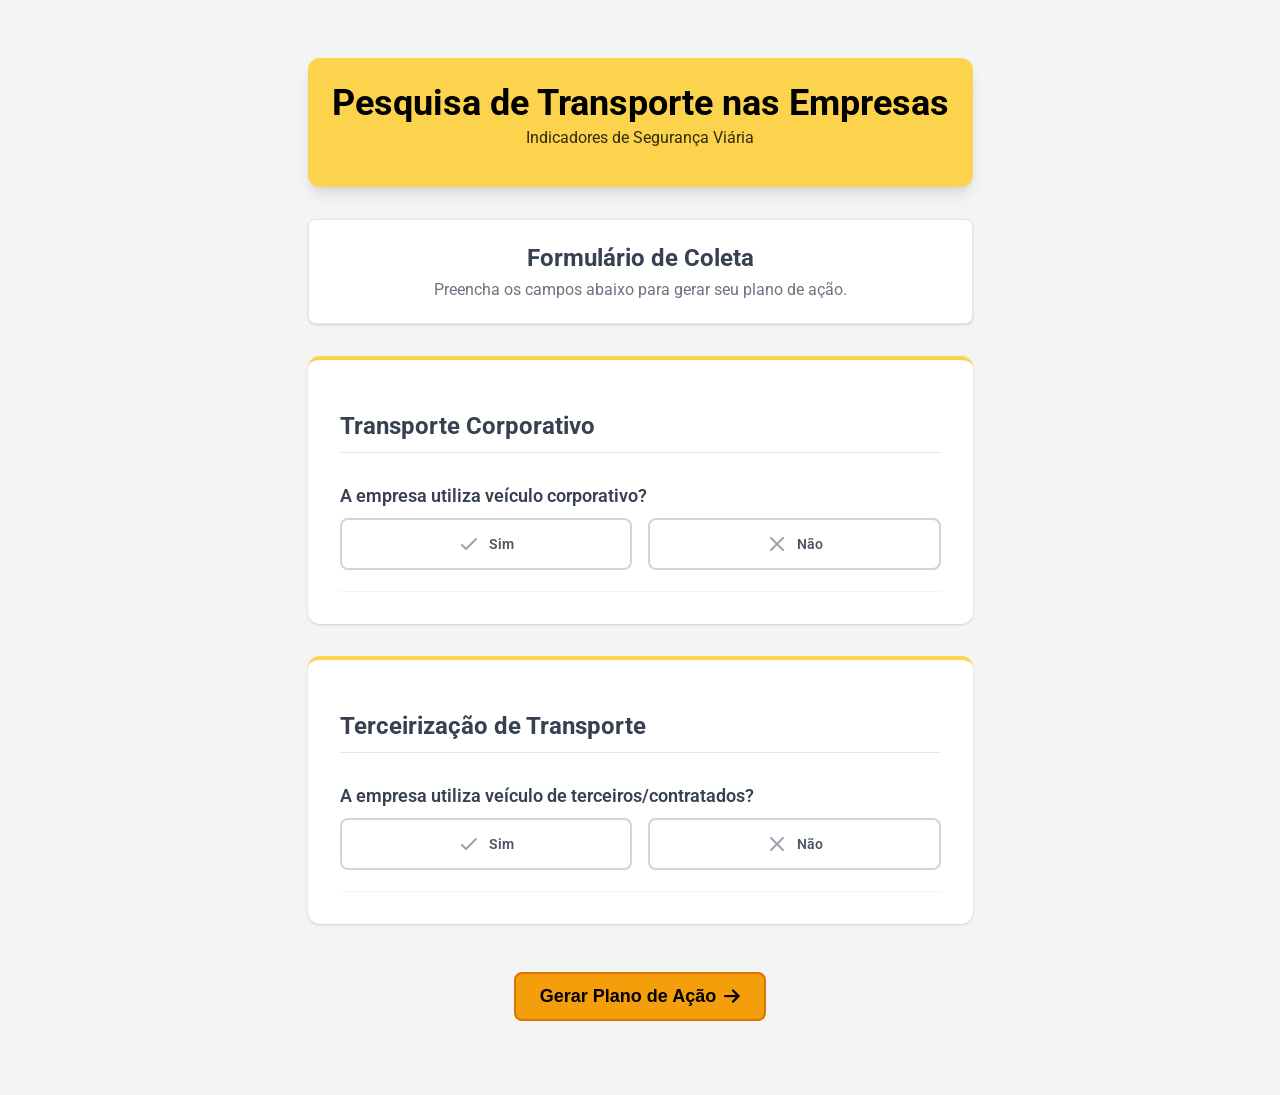
==== especificacoes.html @ b53a74cb "Adiciona o questionário de especificações empresa" ====
<!DOCTYPE html>
<html lang="pt-BR">

<head>
    <meta charset="UTF-8">
    <meta name="viewport" content="width=device-width, initial-scale=1.0">
    <title>Questionário de Transporte Corporativo</title>

    <link rel="stylesheet" href="style.css">

    <link rel="preconnect" href="https://fonts.googleapis.com">
    <link rel="preconnect" href="https://fonts.gstatic.com" crossorigin>
    <link href="https://fonts.googleapis.com/css2?family=Roboto:wght@400;500;700&display=swap" rel="stylesheet">
    <link rel="stylesheet" href="https://cdnjs.cloudflare.com/ajax/libs/font-awesome/6.0.0-beta3/css/all.min.css">
</head>

<body>
    <div class="container">

        <header class="header">
            <h1>Pesquisa de Transporte nas Empresas</h1>
            <p>Indicadores de Segurança Viária</p>
        </header>

        <main class="main-content">
            <form id="pnatrans-form" class="form-container">

                <div class="card-info intro-card">
                    <h2>Formulário de Coleta</h2>
                    <p>Preencha os campos abaixo para gerar seu plano de ação.</p>
                </div>

                <div id="questionnaire-container" class="questionnaire-container">

                    <div class="question-block">
                        <!-- transporte corporativo -->
                        <h2 class="block-title">Transporte Corporativo</h2>

                        <div class="question-group">
                            <h4 class="question-title">A empresa utiliza veículo corporativo?</h4>
                            <div class="radio-options">
                                <label class="custom-option-label">
                                    <input type="radio" name="q1_veiculo_corporativo" value="true" class="sr-only">
                                    <svg xmlns="http://www.w3.org/2000/svg" class="option-icon" fill="none"
                                        viewBox="0 0 24 24" stroke="currentColor" stroke-width="2">
                                        <path stroke-linecap="round" stroke-linejoin="round" d="M5 13l4 4L19 7" />
                                    </svg>
                                    <span class="option-text">Sim</span>
                                </label>
                                <label class="custom-option-label">
                                    <input type="radio" name="q1_veiculo_corporativo" value="false" class="sr-only">
                                    <svg xmlns="http://www.w3.org/2000/svg" class="option-icon" fill="none"
                                        viewBox="0 0 24 24" stroke="currentColor" stroke-width="2">
                                        <path stroke-linecap="round" stroke-linejoin="round" d="M6 18L18 6M6 6l12 12" />
                                    </svg>
                                    <span class="option-text">Não</span>
                                </label>
                            </div>
                        </div>

                        <!-- motorista profissional -->
                        <div id="conditional-block-1" class="conditional-block dashed-border-top">

                            <div class="question-group">
                                <h4 class="question-title">O veículo corporativo é dirigido por motorista profissional?
                                </h4>
                                <div class="radio-options">
                                    <label class="custom-option-label">
                                        <input type="radio" name="q2_motorista_profissional" value="true"
                                            class="sr-only">
                                        <svg xmlns="http://www.w3.org/2000/svg" class="option-icon" fill="none"
                                            viewBox="0 0 24 24" stroke="currentColor" stroke-width="2">
                                            <path stroke-linecap="round" stroke-linejoin="round" d="M5 13l4 4L19 7" />
                                        </svg>
                                        <span class="option-text">Sim</span>
                                    </label>
                                    <label class="custom-option-label">
                                        <input type="radio" name="q2_motorista_profissional" value="false"
                                            class="sr-only">
                                        <svg xmlns="http://www.w3.org/2000/svg" class="option-icon" fill="none"
                                            viewBox="0 0 24 24" stroke="currentColor" stroke-width="2">
                                            <path stroke-linecap="round" stroke-linejoin="round"
                                                d="M6 18L18 6M6 6l12 12" />
                                        </svg>
                                        <span class="option-text">Não</span>
                                    </label>
                                </div>
                            </div>

                            <div id="conditional-block-2" class="conditional-block dashed-border-top">

                                <h4 class="question-title">Quais tipos de veículo corporativo são utilizados por
                                    motoristas profissionais?</h4>
                                <p class="description-text">Responda Sim/Não para cada tipo de veículo listado abaixo:
                                </p>

                                <!-- uso de caminhão corporativo -->
                                <div class="question-group">
                                    <h4 class="question-title">Há uso de Caminhão? </h4>
                                    <div class="radio-options">
                                        <label class="custom-option-label">
                                            <input type="radio" name="q3a_caminhao" value="true" class="sr-only">
                                            <svg xmlns="http://www.w3.org/2000/svg" class="option-icon" fill="none"
                                                viewBox="0 0 24 24" stroke="currentColor" stroke-width="2">
                                                <path stroke-linecap="round" stroke-linejoin="round"
                                                    d="M5 13l4 4L19 7" />
                                            </svg>
                                            <span class="option-text">Sim</span>
                                        </label>
                                        <label class="custom-option-label">
                                            <input type="radio" name="q3a_caminhao" value="false" class="sr-only">
                                            <svg xmlns="http://www.w3.org/2000/svg" class="option-icon" fill="none"
                                                viewBox="0 0 24 24" stroke="currentColor" stroke-width="2">
                                                <path stroke-linecap="round" stroke-linejoin="round"
                                                    d="M6 18L18 6M6 6l12 12" />
                                            </svg>
                                            <span class="option-text">Não</span>
                                        </label>
                                    </div>

                                    <div id="sub-caminhao-block" class="conditional-block dashed-border-top">

                                        <!-- camin cargas perigosas  -->
                                        <div class="question-group-sub">
                                            <h5 class="sub-question-title">O caminhão carrega Cargas Perigosas?</h5>
                                            <div class="radio-options-sub">
                                                <label class="custom-option-label-sub">
                                                    <input type="radio" name="q3aa_caminhao_cargas_perigosas"
                                                        value="true" class="sr-only">
                                                    <svg xmlns="http://www.w3.org/2000/svg" class="option-icon"
                                                        fill="none" viewBox="0 0 24 24" stroke="currentColor"
                                                        stroke-width="2">
                                                        <path stroke-linecap="round" stroke-linejoin="round"
                                                            d="M5 13l4 4L19 7" />
                                                    </svg>
                                                    <span class="option-text">Sim</span>
                                                </label>
                                                <label class="custom-option-label-sub">
                                                    <input type="radio" name="q3aa_caminhao_cargas_perigosas"
                                                        value="false" class="sr-only">
                                                    <svg xmlns="http://www.w3.org/2000/svg" class="option-icon"
                                                        fill="none" viewBox="0 0 24 24" stroke="currentColor"
                                                        stroke-width="2">
                                                        <path stroke-linecap="round" stroke-linejoin="round"
                                                            d="M6 18L18 6M6 6l12 12" />
                                                    </svg>
                                                    <span class="option-text">Não</span>
                                                </label>
                                            </div>

                                            <!-- qtd cargas perig -->
                                            <div class="input-field conditional-sub-input"
                                                data-input-for="q3aa_caminhao_cargas_perigosas">
                                                <label for="qtd_caminhao_perigosa">Caminhões Carga Perigosa <span
                                                        class="obrigatorio">* OBRIGATÓRIO</span></label>
                                                <input type="number" id="qtd_caminhao_perigosa"
                                                    name="qtd_caminhao_perigosa" placeholder="0" min="0">
                                            </div>
                                        </div>

                                        <!-- camin cargas nao perig  -->
                                        <div class="question-group-sub">
                                            <h5 class="sub-question-title">O caminhão carrega Cargas Não Perigosas?
                                            </h5>
                                            <div class="radio-options-sub">
                                                <label class="custom-option-label-sub">
                                                    <input type="radio" name="q3ab_caminhao_cargas_nao_perigosas"
                                                        value="true" class="sr-only">
                                                    <svg xmlns="http://www.w3.org/2000/svg" class="option-icon"
                                                        fill="none" viewBox="0 0 24 24" stroke="currentColor"
                                                        stroke-width="2">
                                                        <path stroke-linecap="round" stroke-linejoin="round"
                                                            d="M5 13l4 4L19 7" />
                                                    </svg>
                                                    <span class="option-text">Sim</span>
                                                </label>
                                                <label class="custom-option-label-sub">
                                                    <input type="radio" name="q3ab_caminhao_cargas_nao_perigosas"
                                                        value="false" class="sr-only">
                                                    <svg xmlns="http://www.w3.org/2000/svg" class="option-icon"
                                                        fill="none" viewBox="0 0 24 24" stroke="currentColor"
                                                        stroke-width="2">
                                                        <path stroke-linecap="round" stroke-linejoin="round"
                                                            d="M6 18L18 6M6 6l12 12" />
                                                    </svg>
                                                    <span class="option-text">Não</span>
                                                </label>
                                            </div>

                                            <!-- qtd cargas nao perigosas -->
                                            <div class="input-field conditional-sub-input"
                                                data-input-for="q3ab_caminhao_cargas_nao_perigosas">
                                                <label for="qtd_caminhao_nao_perigosa">Caminhões Carga Não Perigosa
                                                    <span class="obrigatorio">* OBRIGATÓRIO</span></label>
                                                <input type="number" id="qtd_caminhao_nao_perigosa"
                                                    name="qtd_caminhao_nao_perigosa" placeholder="0" min="0">
                                            </div>
                                        </div>
                                    </div>
                                </div>

                                <!-- uso de automóvel -->
                                <div class="question-group">
                                    <h4 class="question-title">Há uso de Automóvel? </h4>
                                    <div class="radio-options">
                                        <label class="custom-option-label">
                                            <input type="radio" name="q3b_automovel" value="true" class="sr-only">
                                            <svg xmlns="http://www.w3.org/2000/svg" class="option-icon" fill="none"
                                                viewBox="0 0 24 24" stroke="currentColor" stroke-width="2">
                                                <path stroke-linecap="round" stroke-linejoin="round"
                                                    d="M5 13l4 4L19 7" />
                                            </svg>
                                            <span class="option-text">Sim</span>
                                        </label>
                                        <label class="custom-option-label">
                                            <input type="radio" name="q3b_automovel" value="false" class="sr-only">
                                            <svg xmlns="http://www.w3.org/2000/svg" class="option-icon" fill="none"
                                                viewBox="0 0 24 24" stroke="currentColor" stroke-width="2">
                                                <path stroke-linecap="round" stroke-linejoin="round"
                                                    d="M6 18L18 6M6 6l12 12" />
                                            </svg>
                                            <span class="option-text">Não</span>
                                        </label>
                                    </div>

                                    <!-- automovel cargas perigosas -->
                                    <div id="sub-automovel-block" class="conditional-block dashed-border-top">
                                        <div class="question-group-sub">
                                            <h5 class="sub-question-title">O automóvel carrega cargas perigosas? </h5>
                                            <div class="radio-options-sub">
                                                <label class="custom-option-label-sub">
                                                    <input type="radio" name="q3ba_automovel_cargas_perigosas"
                                                        value="true" class="sr-only">
                                                    <svg xmlns="http://www.w3.org/2000/svg" class="option-icon"
                                                        fill="none" viewBox="0 0 24 24" stroke="currentColor"
                                                        stroke-width="2">
                                                        <path stroke-linecap="round" stroke-linejoin="round"
                                                            d="M5 13l4 4L19 7" />
                                                    </svg>
                                                    <span class="option-text">Sim</span>
                                                </label>
                                                <label class="custom-option-label-sub">
                                                    <input type="radio" name="q3ba_automovel_cargas_perigosas"
                                                        value="false" class="sr-only">
                                                    <svg xmlns="http://www.w3.org/2000/svg" class="option-icon"
                                                        fill="none" viewBox="0 0 24 24" stroke="currentColor"
                                                        stroke-width="2">
                                                        <path stroke-linecap="round" stroke-linejoin="round"
                                                            d="M6 18L18 6M6 6l12 12" />
                                                    </svg>
                                                    <span class="option-text">Não</span>
                                                </label>
                                            </div>

                                            <!-- qtd cargas perig -->
                                            <div class="input-field conditional-sub-input"
                                                data-input-for="q3ba_automovel_cargas_perigosas">
                                                <label for="qtd_automovel_cargas_perigosas">Automóvel Cargas Perigosas
                                                    <span class="obrigatorio">* OBRIGATÓRIO</span></label>
                                                <input type="number" id="qtd_automovel_cargas_perigosas"
                                                    name="qtd_automovel_cargas_perigosas" placeholder="0" min="0">
                                            </div>
                                        </div>

                                        <!-- automovel cargas nao perig -->
                                        <div class="question-group-sub">
                                            <h5 class="sub-question-title">O automóvel carrega cargas não perigosas?
                                            </h5>
                                            <div class="radio-options-sub">
                                                <label class="custom-option-label-sub">
                                                    <input type="radio" name="q3bb_automovel_cargas_nao_perigosas"
                                                        value="true" class="sr-only">
                                                    <svg xmlns="http://www.w3.org/2000/svg" class="option-icon"
                                                        fill="none" viewBox="0 0 24 24" stroke="currentColor"
                                                        stroke-width="2">
                                                        <path stroke-linecap="round" stroke-linejoin="round"
                                                            d="M5 13l4 4L19 7" />
                                                    </svg>
                                                    <span class="option-text">Sim</span>
                                                </label>
                                                <label class="custom-option-label-sub">
                                                    <input type="radio" name="q3bb_automovel_cargas_nao_perigosas"
                                                        value="false" class="sr-only">
                                                    <svg xmlns="http://www.w3.org/2000/svg" class="option-icon"
                                                        fill="none" viewBox="0 0 24 24" stroke="currentColor"
                                                        stroke-width="2">
                                                        <path stroke-linecap="round" stroke-linejoin="round"
                                                            d="M6 18L18 6M6 6l12 12" />
                                                    </svg>
                                                    <span class="option-text">Não</span>
                                                </label>
                                            </div>
                                        </div>
                                        <!-- qtd cargas nao perig -->
                                        <div class="input-field conditional-sub-input"
                                            data-input-for="q3bb_automovel_cargas_nao_perigosas">
                                            <label for="qtd_automovel_cargas_nao_perigosas">Automóvel Cargas Não
                                                Perigosas
                                                <span class="obrigatorio">* OBRIGATÓRIO</span></label>
                                            <input type="number" id="qtd_automovel_cargas_nao_perigosas"
                                                name="qtd_automovel_cargas_nao_perigosas" placeholder="0" min="0">
                                        </div>

                                        <!-- automovel passageiros -->
                                        <div class="question-group-sub">
                                            <h5 class="sub-question-title">O automóvel carrega passageiros?</h5>
                                            <div class="radio-options-sub">
                                                <label class="custom-option-label-sub">
                                                    <input type="radio" name="q3bc_automovel_passageiros" value="true"
                                                        class="sr-only">
                                                    <svg xmlns="http://www.w3.org/2000/svg" class="option-icon"
                                                        fill="none" viewBox="0 0 24 24" stroke="currentColor"
                                                        stroke-width="2">
                                                        <path stroke-linecap="round" stroke-linejoin="round"
                                                            d="M5 13l4 4L19 7" />
                                                    </svg>
                                                    <span class="option-text">Sim</span>
                                                </label>
                                                <label class="custom-option-label-sub">
                                                    <input type="radio" name="q3bc_automovel_passageiros" value="false"
                                                        class="sr-only">
                                                    <svg xmlns="http://www.w3.org/2000/svg" class="option-icon"
                                                        fill="none" viewBox="0 0 24 24" stroke="currentColor"
                                                        stroke-width="2">
                                                        <path stroke-linecap="round" stroke-linejoin="round"
                                                            d="M6 18L18 6M6 6l12 12" />
                                                    </svg>
                                                    <span class="option-text">Não</span>
                                                </label>
                                            </div>
                                        </div>

                                        <!-- qtd passag -->
                                        <div class="input-field conditional-sub-input"
                                            data-input-for="q3bc_automovel_passageiros">
                                            <label for="qtd_automovel_passageiros">Automóvel Passageiros
                                                <span class="obrigatorio">* OBRIGATÓRIO</span></label>
                                            <input type="number" id="qtd_automovel_passageiros"
                                                name="qtd_automovel_passageiros" placeholder="0" min="0">
                                        </div>


                                    </div>
                                </div>
                            </div>
                        </div>
                    </div>

                    <!-- TERCEIRIZADO -->
                    <div class="question-block">
                        <h2 class="block-title">Terceirização de Transporte</h2>

                        <div class="question-group">
                            <h4 class="question-title">A empresa utiliza veículo de terceiros/contratados?</h4>
                            <div class="radio-options">
                                <label class="custom-option-label">
                                    <input type="radio" name="q4_veiculo_terceiros" value="true" class="sr-only">
                                    <svg xmlns="http://www.w3.org/2000/svg" class="option-icon" fill="none"
                                        viewBox="0 0 24 24" stroke="currentColor" stroke-width="2">
                                        <path stroke-linecap="round" stroke-linejoin="round" d="M5 13l4 4L19 7" />
                                    </svg>
                                    <span class="option-text">Sim</span>
                                </label>
                                <label class="custom-option-label">
                                    <input type="radio" name="q4_veiculo_terceiros" value="false" class="sr-only">
                                    <svg xmlns="http://www.w3.org/2000/svg" class="option-icon" fill="none"
                                        viewBox="0 0 24 24" stroke="currentColor" stroke-width="2">
                                        <path stroke-linecap="round" stroke-linejoin="round" d="M6 18L18 6M6 6l12 12" />
                                    </svg>
                                    <span class="option-text">Não</span>
                                </label>
                            </div>
                        </div>


                        <div id="conditional-block-3" class="conditional-block dashed-border-top">

                            <h4 class="question-title">Quais tipos de veículo de terceiros são utilizados?</h4>
                            <p class="description-text">Responda Sim/Não para cada tipo de veículo listado abaixo:</p>

                            <!-- caminhao ter -->
                            <div class="question-group-sub">
                                <h5 class="sub-question-title">Há uso de Caminhão de Terceiros? </h5>
                                <div class="radio-options-sub">
                                    <label class="custom-option-label-sub">
                                        <input type="radio" name="q4a_caminhao_terceiros" value="true" class="sr-only">
                                        <svg xmlns="http://www.w3.org/2000/svg" class="option-icon" fill="none"
                                            viewBox="0 0 24 24" stroke="currentColor" stroke-width="2">
                                            <path stroke-linecap="round" stroke-linejoin="round" d="M5 13l4 4L19 7" />
                                        </svg>
                                        <span class="option-text">Sim</span>
                                    </label>
                                    <label class="custom-option-label-sub">
                                        <input type="radio" name="q4a_caminhao_terceiros" value="false" class="sr-only">
                                        <svg xmlns="http://www.w3.org/2000/svg" class="option-icon" fill="none"
                                            viewBox="0 0 24 24" stroke="currentColor" stroke-width="2">
                                            <path stroke-linecap="round" stroke-linejoin="round"
                                                d="M6 18L18 6M6 6l12 12" />
                                        </svg>
                                        <span class="option-text">Não</span>
                                    </label>
                                </div>

                                <div id="sub-caminhao-block-terc" class="conditional-block dashed-border-top">

                                    <div class="question-group-sub">
                                        <!-- camin terc cargas perig -->
                                        <h5 class="sub-question-title">O caminhão carrega Cargas Perigosas?</h5>
                                        <div class="radio-options-sub">
                                            <label class="custom-option-label-sub">
                                                <input type="radio" name="q4aa_caminhao_terc_cargas_perigosas"
                                                    value="true" class="sr-only">
                                                <svg xmlns="http://www.w3.org/2000/svg" class="option-icon" fill="none"
                                                    viewBox="0 0 24 24" stroke="currentColor" stroke-width="2">
                                                    <path stroke-linecap="round" stroke-linejoin="round"
                                                        d="M5 13l4 4L19 7" />
                                                </svg>
                                                <span class="option-text">Sim</span>
                                            </label>
                                            <label class="custom-option-label-sub">
                                                <input type="radio" name="q4aa_caminhao_terc_cargas_perigosas"
                                                    value="false" class="sr-only">
                                                <svg xmlns="http://www.w3.org/2000/svg" class="option-icon" fill="none"
                                                    viewBox="0 0 24 24" stroke="currentColor" stroke-width="2">
                                                    <path stroke-linecap="round" stroke-linejoin="round"
                                                        d="M6 18L18 6M6 6l12 12" />
                                                </svg>
                                                <span class="option-text">Não</span>
                                            </label>
                                        </div>
                                        <!-- qtd carga perig -->
                                        <div class="input-field conditional-sub-input"
                                            data-input-for="q4aa_caminhao_terc_cargas_perigosas">
                                            <label for="qtd_caminhao_terc_perigosa">Caminhões Carga Perigosa <span
                                                    class="obrigatorio">* OBRIGATÓRIO</span></label>
                                            <input type="number" id="qtd_caminhao_terc_perigosa"
                                                name="qtd_caminhao_terc_perigosa" placeholder="0" min="0">
                                        </div>
                                    </div>

                                    <!-- caminhao terc cargas nao perig -->
                                    <div class="question-group-sub">
                                        <h5 class="sub-question-title">O caminhão carrega Cargas Não Perigosas?
                                        </h5>
                                        <div class="radio-options-sub">
                                            <label class="custom-option-label-sub">
                                                <input type="radio" name="q4ab_caminhao_terc_cargas_nao_perigosas"
                                                    value="true" class="sr-only">
                                                <svg xmlns="http://www.w3.org/2000/svg" class="option-icon" fill="none"
                                                    viewBox="0 0 24 24" stroke="currentColor" stroke-width="2">
                                                    <path stroke-linecap="round" stroke-linejoin="round"
                                                        d="M5 13l4 4L19 7" />
                                                </svg>
                                                <span class="option-text">Sim</span>
                                            </label>
                                            <label class="custom-option-label-sub">
                                                <input type="radio" name="q4ab_caminhao_terc_cargas_nao_perigosas"
                                                    value="false" class="sr-only">
                                                <svg xmlns="http://www.w3.org/2000/svg" class="option-icon" fill="none"
                                                    viewBox="0 0 24 24" stroke="currentColor" stroke-width="2">
                                                    <path stroke-linecap="round" stroke-linejoin="round"
                                                        d="M6 18L18 6M6 6l12 12" />
                                                </svg>
                                                <span class="option-text">Não</span>
                                            </label>
                                        </div>
                                        <!-- qtd cargas nao perig -->
                                        <div class="input-field conditional-sub-input"
                                            data-input-for="q4ab_caminhao_terc_cargas_nao_perigosas">
                                            <label for="qtd_caminhao_terc_nao_perigosa">Caminhões Carga Não Perigosa
                                                <span class="obrigatorio">* OBRIGATÓRIO</span></label>
                                            <input type="number" id="qtd_caminhao_terc_nao_perigosa"
                                                name="qtd_caminhao_terc_nao_perigosa" placeholder="0" min="0">
                                        </div>
                                    </div>
                                </div>
                            </div>

                            <!-- automovel terc -->
                            <div class="question-group-sub">
                                <h5 class="sub-question-title">Há uso de Automóvel de Terceiros? </h5>
                                <div class="radio-options-sub">
                                    <label class="custom-option-label-sub">
                                        <input type="radio" name="q4b_automovel_terceiros" value="true" class="sr-only">
                                        <svg xmlns="http://www.w3.org/2000/svg" class="option-icon" fill="none"
                                            viewBox="0 0 24 24" stroke="currentColor" stroke-width="2">
                                            <path stroke-linecap="round" stroke-linejoin="round" d="M5 13l4 4L19 7" />
                                        </svg>
                                        <span class="option-text">Sim</span>
                                    </label>
                                    <label class="custom-option-label-sub">
                                        <input type="radio" name="q4b_automovel_terceiros" value="false"
                                            class="sr-only">
                                        <svg xmlns="http://www.w3.org/2000/svg" class="option-icon" fill="none"
                                            viewBox="0 0 24 24" stroke="currentColor" stroke-width="2">
                                            <path stroke-linecap="round" stroke-linejoin="round"
                                                d="M6 18L18 6M6 6l12 12" />
                                        </svg>
                                        <span class="option-text">Não</span>
                                    </label>
                                </div>

                                <!-- automovel terc cargas perig -->
                                <div id="sub-automovel-block-terc" class="conditional-block dashed-border-top">
                                    <div class="question-group-sub">
                                        <h5 class="sub-question-title">O automóvel carrega cargas perigosas? </h5>
                                        <div class="radio-options-sub">
                                            <label class="custom-option-label-sub">
                                                <input type="radio" name="q4ba_automovel_terc_cargas_perigosas"
                                                    value="true" class="sr-only">
                                                <svg xmlns="http://www.w3.org/2000/svg" class="option-icon" fill="none"
                                                    viewBox="0 0 24 24" stroke="currentColor" stroke-width="2">
                                                    <path stroke-linecap="round" stroke-linejoin="round"
                                                        d="M5 13l4 4L19 7" />
                                                </svg>
                                                <span class="option-text">Sim</span>
                                            </label>
                                            <label class="custom-option-label-sub">
                                                <input type="radio" name="q4ba_automovel_terc_cargas_perigosas"
                                                    value="false" class="sr-only">
                                                <svg xmlns="http://www.w3.org/2000/svg" class="option-icon" fill="none"
                                                    viewBox="0 0 24 24" stroke="currentColor" stroke-width="2">
                                                    <path stroke-linecap="round" stroke-linejoin="round"
                                                        d="M6 18L18 6M6 6l12 12" />
                                                </svg>
                                                <span class="option-text">Não</span>
                                            </label>
                                        </div>
                                        <!-- qtd cargas perig  -->
                                        <div class="input-field conditional-sub-input"
                                            data-input-for="q4ba_automovel_terc_cargas_perigosas">
                                            <label for="qtd_automovel_terc_cargas_perigosas">Automóvel Cargas Perigosas
                                                <span class="obrigatorio">* OBRIGATÓRIO</span></label>
                                            <input type="number" id="qtd_automovel_terc_cargas_perigosas"
                                                name="qtd_automovel_terc_cargas_perigosas" placeholder="0" min="0">
                                        </div>
                                    </div>

                                    <!-- aut terc cargas nao perig -->
                                    <div class="question-group-sub">
                                        <h5 class="sub-question-title">O automóvel carrega cargas não perigosas?
                                        </h5>
                                        <div class="radio-options-sub">
                                            <label class="custom-option-label-sub">
                                                <input type="radio" name="q4bb_automovel_terc_cargas_nao_perigosas"
                                                    value="true" class="sr-only">
                                                <svg xmlns="http://www.w3.org/2000/svg" class="option-icon" fill="none"
                                                    viewBox="0 0 24 24" stroke="currentColor" stroke-width="2">
                                                    <path stroke-linecap="round" stroke-linejoin="round"
                                                        d="M5 13l4 4L19 7" />
                                                </svg>
                                                <span class="option-text">Sim</span>
                                            </label>
                                            <label class="custom-option-label-sub">
                                                <input type="radio" name="q4bb_automovel_terc_cargas_nao_perigosas"
                                                    value="false" class="sr-only">
                                                <svg xmlns="http://www.w3.org/2000/svg" class="option-icon" fill="none"
                                                    viewBox="0 0 24 24" stroke="currentColor" stroke-width="2">
                                                    <path stroke-linecap="round" stroke-linejoin="round"
                                                        d="M6 18L18 6M6 6l12 12" />
                                                </svg>
                                                <span class="option-text">Não</span>
                                            </label>
                                        </div>
                                    </div>
                                    <!-- qtd cargas nao perig -->
                                    <div class="input-field conditional-sub-input"
                                        data-input-for="q4bb_automovel_terc_cargas_nao_perigosas">
                                        <label for="qtd_automovel_terc_cargas_nao_perigosas">Automóvel Cargas Não
                                            Perigosas
                                            <span class="obrigatorio">* OBRIGATÓRIO</span></label>
                                        <input type="number" id="qtd_automovel_terc_cargas_nao_perigosas"
                                            name="qtd_automovel_terc_cargas_nao_perigosas" placeholder="0" min="0">
                                    </div>

                                    <!-- aut terc passageiros  -->
                                    <div class="question-group-sub">
                                        <h5 class="sub-question-title">O automóvel carrega passageiros?</h5>
                                        <div class="radio-options-sub">
                                            <label class="custom-option-label-sub">
                                                <input type="radio" name="q4bc_automovel_terc_passageiros" value="true"
                                                    class="sr-only">
                                                <svg xmlns="http://www.w3.org/2000/svg" class="option-icon" fill="none"
                                                    viewBox="0 0 24 24" stroke="currentColor" stroke-width="2">
                                                    <path stroke-linecap="round" stroke-linejoin="round"
                                                        d="M5 13l4 4L19 7" />
                                                </svg>
                                                <span class="option-text">Sim</span>
                                            </label>
                                            <label class="custom-option-label-sub">
                                                <input type="radio" name="q4bc_automovel_terc_passageiros" value="false"
                                                    class="sr-only">
                                                <svg xmlns="http://www.w3.org/2000/svg" class="option-icon" fill="none"
                                                    viewBox="0 0 24 24" stroke="currentColor" stroke-width="2">
                                                    <path stroke-linecap="round" stroke-linejoin="round"
                                                        d="M6 18L18 6M6 6l12 12" />
                                                </svg>
                                                <span class="option-text">Não</span>
                                            </label>
                                        </div>
                                    </div>
                                    <!-- qtd passageiro -->
                                    <div class="input-field conditional-sub-input"
                                        data-input-for="q4bc_automovel_terc_passageiros">
                                        <label for="qtd_automovel_terc_passageiros">Automóvel Passageiros
                                            <span class="obrigatorio">* OBRIGATÓRIO</span></label>
                                        <input type="number" id="qtd_automovel_terc_passageiros"
                                            name="qtd_automovel_terc_passageiros" placeholder="0" min="0">
                                    </div>

                                </div>
                            </div>

                        </div>
                    </div>
                </div>

                <div class="submit-area">
                    <button id="submit-btn" type="submit" class="submit-button">
                        Gerar Plano de Ação
                        <i class="fas fa-arrow-right ml-2"></i>
                    </button>
                </div>
            </form>
        </main>
    </div>

    <style>
        /* CSS para ocultar o campo por padrão e mostrá-lo quando 'visible' */
        .conditional-sub-input {
            display: none;
            margin-top: 10px;
            padding-left: 10px;
            border-left: 3px solid #ccc;
        }

        .conditional-sub-input.visible {
            display: block;
        }

        /* O estilo original de conditional-block já deve estar no seu style.css, mas garanto que 'visible' funciona */
        .conditional-block:not(.visible) {
            display: none;
        }
    </style>

    <script>
        /**
         * FUNÇÃO: Oculta e reseta o valor e a obrigatoriedade de um campo de quantidade
         */
        function hideAndResetQuantityInput(radioName) {
            const inputContainer = document.querySelector(`[data-input-for="${radioName}"]`);
            if (inputContainer) {
                inputContainer.classList.remove('visible');
                const inputField = inputContainer.querySelector('input');
                // Remove a obrigatoriedade
                inputField.removeAttribute('required');
                // Reseta o valor (opcional, mas recomendado)
                inputField.value = 0;
            }
        }

        // =================================================================================================================================
        // LÓGICAS PARA VEÍCULO CORPORATIVO
        // =================================================================================================================================

        /**
         * FUNÇÃO: Lógica para exibir/ocultar campos de quantidade de caminhão (Corporativo)
         */
        function handleCaminhaoQuantityFields() {
            // Lógica Cargas Perigosas
            const q3aaIsYes = document.querySelector('input[name="q3aa_caminhao_cargas_perigosas"]:checked')?.value === 'true';
            const q3aaInput = document.querySelector('[data-input-for="q3aa_caminhao_cargas_perigosas"]');

            if (q3aaInput) {
                if (q3aaIsYes) {
                    q3aaInput.classList.add('visible');
                    q3aaInput.querySelector('input').setAttribute('required', 'required');
                } else {
                    hideAndResetQuantityInput('q3aa_caminhao_cargas_perigosas');
                }
            }

            // Lógica Cargas Não Perigosas
            const q3abIsYes = document.querySelector('input[name="q3ab_caminhao_cargas_nao_perigosas"]:checked')?.value === 'true';
            const q3abInput = document.querySelector('[data-input-for="q3ab_caminhao_cargas_nao_perigosas"]');

            if (q3abInput) {
                if (q3abIsYes) {
                    q3abInput.classList.add('visible');
                    q3abInput.querySelector('input').setAttribute('required', 'required');
                } else {
                    hideAndResetQuantityInput('q3ab_caminhao_cargas_nao_perigosas');
                }
            }
        }

        /**
         * FUNÇÃO: Lógica para exibir/ocultar campos de quantidade de automovel (Corporativo)
         */
        function handleAutomovelQuantityFields() {
            // Lógica Cargas Perigosas
            const q3baIsYes = document.querySelector('input[name="q3ba_automovel_cargas_perigosas"]:checked')?.value === 'true';
            const q3baInput = document.querySelector('[data-input-for="q3ba_automovel_cargas_perigosas"]');

            if (q3baInput) {
                if (q3baIsYes) {
                    q3baInput.classList.add('visible');
                    q3baInput.querySelector('input').setAttribute('required', 'required');
                } else {
                    hideAndResetQuantityInput('q3ba_automovel_cargas_perigosas');
                }
            }

            // Lógica Cargas Não Perigosas
            const q3bbIsYes = document.querySelector('input[name="q3bb_automovel_cargas_nao_perigosas"]:checked')?.value === 'true';
            const q3bbInput = document.querySelector('[data-input-for="q3bb_automovel_cargas_nao_perigosas"]');

            if (q3bbInput) {
                if (q3bbIsYes) {
                    q3bbInput.classList.add('visible');
                    q3bbInput.querySelector('input').setAttribute('required', 'required');
                } else {
                    hideAndResetQuantityInput('q3bb_automovel_cargas_nao_perigosas');
                }
            }

            // Lógica Passageiros
            const q3bcIsYes = document.querySelector('input[name="q3bc_automovel_passageiros"]:checked')?.value === 'true';
            const q3bcInput = document.querySelector('[data-input-for="q3bc_automovel_passageiros"]');

            if (q3bcInput) {
                if (q3bcIsYes) {
                    q3bcInput.classList.add('visible');
                    q3bcInput.querySelector('input').setAttribute('required', 'required');
                } else {
                    hideAndResetQuantityInput('q3bc_automovel_passageiros');
                }
            }
        }

        // =================================================================================================================================
        // LÓGICAS PARA VEÍCULO TERCEIRIZADO (NOVAS FUNÇÕES)
        // =================================================================================================================================

        /**
         * FUNÇÃO: Lógica para exibir/ocultar campos de quantidade de caminhão (Terceirizado)
         */
        function handleCaminhaoTercQuantityFields() {
            // Lógica Cargas Perigosas
            const q4aaIsYes = document.querySelector('input[name="q4aa_caminhao_terc_cargas_perigosas"]:checked')?.value === 'true';
            const q4aaInput = document.querySelector('[data-input-for="q4aa_caminhao_terc_cargas_perigosas"]');

            if (q4aaInput) {
                if (q4aaIsYes) {
                    q4aaInput.classList.add('visible');
                    q4aaInput.querySelector('input').setAttribute('required', 'required');
                } else {
                    hideAndResetQuantityInput('q4aa_caminhao_terc_cargas_perigosas');
                }
            }

            // Lógica Cargas Não Perigosas
            const q4abIsYes = document.querySelector('input[name="q4ab_caminhao_terc_cargas_nao_perigosas"]:checked')?.value === 'true';
            const q4abInput = document.querySelector('[data-input-for="q4ab_caminhao_terc_cargas_nao_perigosas"]');

            if (q4abInput) {
                if (q4abIsYes) {
                    q4abInput.classList.add('visible');
                    q4abInput.querySelector('input').setAttribute('required', 'required');
                } else {
                    hideAndResetQuantityInput('q4ab_caminhao_terc_cargas_nao_perigosas');
                }
            }
        }

        /**
         * FUNÇÃO: Lógica para exibir/ocultar campos de quantidade de automóvel (Terceirizado)
         */
        function handleAutomovelTercQuantityFields() {
            // Lógica Cargas Perigosas
            const q4baIsYes = document.querySelector('input[name="q4ba_automovel_terc_cargas_perigosas"]:checked')?.value === 'true';
            const q4baInput = document.querySelector('[data-input-for="q4ba_automovel_terc_cargas_perigosas"]');

            if (q4baInput) {
                if (q4baIsYes) {
                    q4baInput.classList.add('visible');
                    q4baInput.querySelector('input').setAttribute('required', 'required');
                } else {
                    hideAndResetQuantityInput('q4ba_automovel_terc_cargas_perigosas');
                }
            }

            // Lógica Cargas Não Perigosas
            const q4bbIsYes = document.querySelector('input[name="q4bb_automovel_terc_cargas_nao_perigosas"]:checked')?.value === 'true';
            const q4bbInput = document.querySelector('[data-input-for="q4bb_automovel_terc_cargas_nao_perigosas"]');

            if (q4bbInput) {
                if (q4bbIsYes) {
                    q4bbInput.classList.add('visible');
                    q4bbInput.querySelector('input').setAttribute('required', 'required');
                } else {
                    hideAndResetQuantityInput('q4bb_automovel_terc_cargas_nao_perigosas');
                }
            }

            // Lógica Passageiros
            const q4bcIsYes = document.querySelector('input[name="q4bc_automovel_terc_passageiros"]:checked')?.value === 'true';
            const q4bcInput = document.querySelector('[data-input-for="q4bc_automovel_terc_passageiros"]');

            if (q4bcInput) {
                if (q4bcIsYes) {
                    q4bcInput.classList.add('visible');
                    q4bcInput.querySelector('input').setAttribute('required', 'required');
                } else {
                    hideAndResetQuantityInput('q4bc_automovel_terc_passageiros');
                }
            }
        }


        // =================================================================================================================================
        // LÓGICA DE VISIBILIDADE PRINCIPAL
        // =================================================================================================================================

        /**
         * FUNÇÃO: Lógica principal para visibilidade de blocos condicionais
         */
        function handleConditionalLogic() {
            // Variáveis de controle de perguntas principais (Corporativo)
            const q1IsYes = document.querySelector('input[name="q1_veiculo_corporativo"]:checked')?.value === 'true'; // Veículo Corporativo
            const q2IsYes = document.querySelector('input[name="q2_motorista_profissional"]:checked')?.value === 'true'; // Motorista Profissional
            const q3aIsYes = document.querySelector('input[name="q3a_caminhao"]:checked')?.value === 'true'; // Há uso de Caminhão? (Corp)
            const q3bIsYes = document.querySelector('input[name="q3b_automovel"]:checked')?.value === 'true'; // Há uso de Automóvel? (Corp)

            // Variáveis de controle de perguntas principais (Terceirizados)
            const q4IsYes = document.querySelector('input[name="q4_veiculo_terceiros"]:checked')?.value === 'true'; // Veículo de Terceiros
            const q4aIsYes = document.querySelector('input[name="q4a_caminhao_terceiros"]:checked')?.value === 'true'; // Há uso de Caminhão? (Terc)
            const q4bIsYes = document.querySelector('input[name="q4b_automovel_terceiros"]:checked')?.value === 'true'; // Há uso de Automóvel? (Terc)


            // Blocos condicionais principais
            const conditionalBlock1 = document.getElementById('conditional-block-1'); // Bloco Q2/Q3 (Corp)
            const conditionalBlock2 = document.getElementById('conditional-block-2'); // Bloco Q3a/Q3b (Corp)
            const conditionalBlock3 = document.getElementById('conditional-block-3'); // Bloco Q4a/Q4b (Terceiros)

            // Blocos condicionais aninhados (sub-perguntas Corporativo)
            const subCaminhaoBlock = document.getElementById('sub-caminhao-block');
            const subAutomovelBlock = document.getElementById('sub-automovel-block');

            // Blocos condicionais aninhados (sub-perguntas Terceirizados - NOVOS IDS)
            const subCaminhaoTercBlock = document.getElementById('sub-caminhao-block-terc');
            const subAutomovelTercBlock = document.getElementById('sub-automovel-block-terc');


            /* --- LÓGICA PRINCIPAL (Q1, Q2, Q3 - Corporativo) --- */

            // Lógica para Bloco 1 (Q2 depende de Q1="Sim")
            if (conditionalBlock1) {
                if (q1IsYes) {
                    conditionalBlock1.classList.add('visible');
                } else {
                    conditionalBlock1.classList.remove('visible');
                    // Reset Q2 e todos os blocos e perguntas aninhadas
                    document.querySelectorAll('input[name="q2_motorista_profissional"]').forEach(radio => radio.checked = false);

                    if (conditionalBlock2) {
                        conditionalBlock2.classList.remove('visible');
                        document.querySelectorAll('input[name="q3a_caminhao"]').forEach(radio => radio.checked = false);
                        document.querySelectorAll('input[name="q3b_automovel"]').forEach(radio => radio.checked = false);
                    }
                    // Reset sub-blocos também, caso Q1 feche tudo
                    if (subCaminhaoBlock) subCaminhaoBlock.classList.remove('visible');
                    if (subAutomovelBlock) subAutomovelBlock.classList.remove('visible');
                }
            }

            // Lógica para Bloco 2 (Q3a e Q3b dependem de Q2="Sim" E Q1="Sim")
            if (conditionalBlock2) {
                if (q1IsYes && q2IsYes) {
                    conditionalBlock2.classList.add('visible');
                } else {
                    conditionalBlock2.classList.remove('visible');
                    // Reset Q3a e Q3b
                    document.querySelectorAll('input[name="q3a_caminhao"]').forEach(radio => radio.checked = false);
                    document.querySelectorAll('input[name="q3b_automovel"]').forEach(radio => radio.checked = false);

                    // Garante que os sub-blocos fechem e resetem quando o Bloco 2 fecha
                    if (subCaminhaoBlock) {
                        subCaminhaoBlock.classList.remove('visible');
                        document.querySelectorAll('input[name="q3aa_caminhao_cargas_perigosas"]').forEach(radio => radio.checked = false);
                        document.querySelectorAll('input[name="q3ab_caminhao_cargas_nao_perigosas"]').forEach(radio => radio.checked = false);
                        hideAndResetQuantityInput('q3aa_caminhao_cargas_perigosas');
                        hideAndResetQuantityInput('q3ab_caminhao_cargas_nao_perigosas');
                    }
                    if (subAutomovelBlock) {
                        subAutomovelBlock.classList.remove('visible');
                        document.querySelectorAll('input[name="q3ba_automovel_cargas_perigosas"]').forEach(radio => radio.checked = false);
                        document.querySelectorAll('input[name="q3bb_automovel_cargas_nao_perigosas"]').forEach(radio => radio.checked = false);
                        document.querySelectorAll('input[name="q3bc_automovel_passageiros"]').forEach(radio => radio.checked = false);
                        hideAndResetQuantityInput('q3ba_automovel_cargas_perigosas');
                        hideAndResetQuantityInput('q3bb_automovel_cargas_nao_perigosas');
                        hideAndResetQuantityInput('q3bc_automovel_passageiros');
                    }
                }
            }

            // Lógica para Sub-bloco Caminhão (Cargas - Corporativo) - Depende de Q3a="Sim"
            if (subCaminhaoBlock) {
                // Aparece se: Q1=Sim AND Q2=Sim AND Q3a=Sim
                if (q1IsYes && q2IsYes && q3aIsYes) {
                    subCaminhaoBlock.classList.add('visible');
                    handleCaminhaoQuantityFields();
                } else {
                    subCaminhaoBlock.classList.remove('visible');
                    document.querySelectorAll('input[name="q3aa_caminhao_cargas_perigosas"]').forEach(radio => radio.checked = false);
                    document.querySelectorAll('input[name="q3ab_caminhao_cargas_nao_perigosas"]').forEach(radio => radio.checked = false);
                    hideAndResetQuantityInput('q3aa_caminhao_cargas_perigosas');
                    hideAndResetQuantityInput('q3ab_caminhao_cargas_nao_perigosas');
                }
            }

            // Lógica para Sub-bloco Automóvel (Detalhes - Corporativo) - Depende de Q3b="Sim"
            if (subAutomovelBlock) {
                // Aparece se: Q1=Sim AND Q2=Sim AND Q3b=Sim
                if (q1IsYes && q2IsYes && q3bIsYes) {
                    subAutomovelBlock.classList.add('visible');
                    handleAutomovelQuantityFields();
                } else {
                    subAutomovelBlock.classList.remove('visible');
                    document.querySelectorAll('input[name="q3ba_automovel_cargas_perigosas"]').forEach(radio => radio.checked = false);
                    document.querySelectorAll('input[name="q3bb_automovel_cargas_nao_perigosas"]').forEach(radio => radio.checked = false);
                    document.querySelectorAll('input[name="q3bc_automovel_passageiros"]').forEach(radio => radio.checked = false);
                    hideAndResetQuantityInput('q3ba_automovel_cargas_perigosas');
                    hideAndResetQuantityInput('q3bb_automovel_cargas_nao_perigosas');
                    hideAndResetQuantityInput('q3bc_automovel_passageiros');
                }
            }

            /* --- LÓGICA PARA TERCEIROS (Q4, Q4a, Q4b) --- */

            // Lógica para Bloco 3 (Q4a e Q4b dependem de Q4="Sim")
            if (conditionalBlock3) {
                if (q4IsYes) {
                    conditionalBlock3.classList.add('visible');
                    // Aqui não há uma chamada de função de quantidade, pois Q4a e Q4b não são inputs de quantidade.
                } else {
                    conditionalBlock3.classList.remove('visible');
                    // Se Q4 for "Não", reseta Q4a, Q4b e os sub-blocos aninhados
                    document.querySelectorAll('input[name="q4a_caminhao_terceiros"]').forEach(radio => radio.checked = false);
                    document.querySelectorAll('input[name="q4b_automovel_terceiros"]').forEach(radio => radio.checked = false);

                    if (subCaminhaoTercBlock) subCaminhaoTercBlock.classList.remove('visible');
                    if (subAutomovelTercBlock) subAutomovelTercBlock.classList.remove('visible');
                }
            }

            // Lógica para Sub-bloco Caminhão (Cargas - Terceirizado) - Depende de Q4a="Sim" E Q4="Sim"
            if (subCaminhaoTercBlock) {
                // Aparece se: Q4=Sim AND Q4a=Sim
                if (q4IsYes && q4aIsYes) {
                    subCaminhaoTercBlock.classList.add('visible');
                    handleCaminhaoTercQuantityFields(); // Gerencia as quantidades
                } else {
                    subCaminhaoTercBlock.classList.remove('visible');
                    // Reseta os inputs das cargas do caminhão terceirizado
                    document.querySelectorAll('input[name="q4aa_caminhao_terc_cargas_perigosas"]').forEach(radio => radio.checked = false);
                    document.querySelectorAll('input[name="q4ab_caminhao_terc_cargas_nao_perigosas"]').forEach(radio => radio.checked = false);
                    // Garante que os campos de quantidade fiquem invisíveis e resetados quando o bloco fecha
                    hideAndResetQuantityInput('q4aa_caminhao_terc_cargas_perigosas');
                    hideAndResetQuantityInput('q4ab_caminhao_terc_cargas_nao_perigosas');
                }
            }

            // Lógica para Sub-bloco Automóvel (Detalhes - Terceirizado) - Depende de Q4b="Sim" E Q4="Sim"
            if (subAutomovelTercBlock) {
                // Aparece se: Q4=Sim AND Q4b=Sim
                if (q4IsYes && q4bIsYes) {
                    subAutomovelTercBlock.classList.add('visible');
                    handleAutomovelTercQuantityFields(); // Gerencia as quantidades
                } else {
                    subAutomovelTercBlock.classList.remove('visible');
                    // Reseta os inputs do automóvel terceirizado
                    document.querySelectorAll('input[name="q4ba_automovel_terc_cargas_perigosas"]').forEach(radio => radio.checked = false);
                    document.querySelectorAll('input[name="q4bb_automovel_terc_cargas_nao_perigosas"]').forEach(radio => radio.checked = false);
                    document.querySelectorAll('input[name="q4bc_automovel_terc_passageiros"]').forEach(radio => radio.checked = false);
                    // Garante que os campos de quantidade fiquem invisíveis e resetados quando o bloco fecha
                    hideAndResetQuantityInput('q4ba_automovel_terc_cargas_perigosas');
                    hideAndResetQuantityInput('q4bb_automovel_terc_cargas_nao_perigosas');
                    hideAndResetQuantityInput('q4bc_automovel_terc_passageiros');
                }
            }

            // Chamadas de gerenciamento de quantidade para garantir que atualizem se a pergunta principal estiver visível
            if (subCaminhaoBlock && subCaminhaoBlock.classList.contains('visible')) handleCaminhaoQuantityFields();
            if (subAutomovelBlock && subAutomovelBlock.classList.contains('visible')) handleAutomovelQuantityFields();
            if (subCaminhaoTercBlock && subCaminhaoTercBlock.classList.contains('visible')) handleCaminhaoTercQuantityFields();
            if (subAutomovelTercBlock && subAutomovelTercBlock.classList.contains('visible')) handleAutomovelTercQuantityFields();
        }

        // Adiciona um único listener no formulário e chama a lógica em qualquer mudança
        document.addEventListener('DOMContentLoaded', () => {
            const form = document.getElementById('pnatrans-form');

            form.addEventListener('change', (event) => {
                if (event.target.type === 'radio') {
                    // Executa a lógica principal e a lógica dos campos de quantidade
                    handleConditionalLogic();
                }
            });

            // Garante que a lógica inicial rode ao carregar a página
            handleConditionalLogic();
        });

    </script>


</body>

</html>
---- style.css ----
/* ================================================= */
/* CONFIGURAÇÃO BASE (Substitui body e configurações globais) */
/* ================================================= */

body {
    font-family: 'Roboto', sans-serif;
    background-color: #f4f4f5; /* zinc-100 */
    color: #1f2937; /* text-gray-900 */
    display: flex;
    align-items: center; /* items-center */
    justify-content: center; /* justify-center */
    min-height: 100vh;
}

main {
    width: 100%;
    max-width: 768px; 
    margin-left: auto; 
    margin-right: auto; 
    padding: 16px; 
}

/* Responsividade de Padding (sm:p-6 md:p-8) */
@media (min-width: 640px) {
    main {
        padding: 24px; /* sm:p-6 (1.5rem) */
    }
}
@media (min-width: 768px) {
    main {
        padding: 0px; /* md:p-8 (2rem) */
    }
}

/* ================================================= */
/* HEADER E TÍTULOS */
/* ================================================= */

header {
    text-align: center;
    margin-bottom: 30px; /* mb-8 (2rem) */
}

.icon-circle {
    display: inline-block;
    background-color: #fcd34d; 
    padding: 16px; /* p-4 (1rem) */
    border-radius: 9999px; /* rounded-full */
    margin-bottom: 8px; /* mb-4 (0.5rem) */
}

.icon-svg {
    height: 32px; 
    width: 32px; 
    color: #4b4949; 
    stroke-width: 2;
}

h1 {
    font-size: 30px; 
    font-weight: 700; /* font-bold */
    color: #1f2937;
    margin-bottom: 10px;
}
@media (min-width: 768px) {
    h1 {
        font-size: 32px; 
    }
}


/* ================================================= */
/* CARD DO FORMULÁRIO */
/* ================================================= */

.form-card {
    background-color: #ffffff;
    padding: 24px; /* p-6 (1.5rem) */
    border-radius: 16px; /* rounded-2xl (1rem) */
    box-shadow: 0 10px 15px -3px rgba(0, 0, 0, 0.1), 0 4px 6px -2px rgba(0, 0, 0, 0.05); /* shadow-xl */
    border: 1px solid #e5e7eb; /* border border-gray-200 */
}

@media (min-width: 640px) {
    .form-card {
        padding: 40px; /* sm:p-10 (2.5rem) */
    }
}

/* Banner de alerta no topo */
.alerta-iniciais {
    margin-bottom: 24px; 
    background-color: #fffbeb;
    border-left: 4px solid #fbbf24; 
    padding: 16px; 
    border-top-right-radius: 8px; 
    border-bottom-right-radius: 8px; 
}

.alerta-iniciais h2 {
    font-size: 18px; 
    font-weight: 700; 
    color: #1f2937; 
}

.alerta-iniciais p {
    font-size: 14px;
    color: #4b5563; 
    margin-top: -10px;
}

/* ================================================= */
/* LAYOUT DE GRID (Lado a lado e responsivo) */
/* ================================================= */

.formulario-grid {
    display: grid; 
    grid-template-columns: 1fr; 
    gap: 24px; 
}

.coluna-completa {
    width: 100%;
}

@media (min-width: 768px) {
    .formulario-grid {
        grid-template-columns: 1fr 1fr; 
    }
    
    .coluna-completa {
        grid-column: span 2 / span 2; 
    }
}

/* ================================================= */
/* ESTILO DOS CAMPOS DE INPUT E LABEL */
/* ================================================= */

/* Labels */
label {
    display: block; 
    font-size: 14px; /* text-sm (0.875rem) */
    font-weight: 700; 
    color: #374151; 
    
    /* CORREÇÃO: Remove margem para grudar o label no input (0rem) */
    margin-bottom: 5px; 
}

/* Span OBRIGATÓRIO */
.obrigatorio {
    color: #dc2626; 
}

/* Input, Select */
input[type="text"], 
input[type="number"], 
select {
    width: 100%;
    padding: 12px 16px; 
    background-color: #f9fafb; 
    border: 1px solid #d1d5db; 
    border-radius: 8px; 
    transition: all 0.2s ease-in-out; 

    /* Adicione box-sizing para evitar que o padding aumente a largura total */
    box-sizing: border-box; 
}

/* Efeito de foco */
input:focus, select:focus {
    outline: none;
    border-color: #f59e0b; /* amber-500 */
    box-shadow: 0 0 0 2px rgba(253, 230, 138, 0.5), 0 0 0 1px #f59e0b; 
}

/* Estilo para o select */
select {
    appearance: none; 
    background-image: url("data:image/svg+xml,%3Csvg xmlns='http://www.w3.org/2000/svg' viewBox='0 0 20 20' fill='none'%3E%3Cpath d='M7 10l5 5 5-5H7z' fill='%236B7280'/%3E%3C/svg%3E");
    background-repeat: no-repeat;
    background-position: right 16px center; /* right 1rem */
    background-size: 1.5em;
    padding-right: 40px; /* 2.5rem */
}

/* ================================================= */
/* BOTÕES (Área dos botões) */
/* ================================================= */

.botoes-container {
    display: flex;
    align-items: center;
    justify-content: flex-end; 
    gap: 16px; /* space-x-4 (1rem) */
    
    /* CORREÇÃO: Espaçamento reduzido (mt-6 ~ 1.5rem) */
    margin-top: 24px; 
}

.btn {
    font-weight: 700; 
    padding: 12px 24px; /* py-3 px-6 (0.75rem 1.5rem) */
    border-radius: 8px; /* 0.5rem */
    cursor: pointer;
    transition: all 300ms ease; 
    border: none;
    text-decoration: none;
    text-align: center;
}

/* Botão Voltar */
.btn-voltar {
    color: #4b5563; 
    background-color: transparent;
}

.btn-voltar:hover {
    background-color: #f3f4f6; 
}

/* Botão Continuar */
.btn-continuar {
    background-color: #fcd34d; /* bg-amber-400 (cor do botão) */
    color: #000000; 
    padding-left: 32px; /* px-8 (2rem) */
    padding-right: 32px;
    box-shadow: 0 4px 6px -1px rgba(0, 0, 0, 0.1), 0 2px 4px -2px rgba(0, 0, 0, 0.06); 
}

.btn-continuar:hover {
    background-color: #000000; 
    color: #fcd34d; 
    box-shadow: 0 10px 15px -3px rgba(0, 0, 0, 0.1), 0 4px 6px -4px rgba(0, 0, 0, 0.1); 
    transform: translateY(-2px); /* -0.125rem */
}

/* ================================================= */
/* RODAPÉ E VALIDAÇÃO */
/* ================================================= */

footer {
    text-align: center;
    margin-top: 32px; /* mt-8 (2rem) */
    color: #6b7280; 
    font-size: 14px; /* text-sm (0.875rem) */
}

/* Estilo para mensagem de erro do JS */
.error-message {
    color: #dc2626; 
    font-size: 14px; 
    margin-top: 4px; /* 0.25rem */
}





/* ---------------------------------- */
/* ESTILIZAÇÃO GERAL DO CARTÃO/FORMULÁRIO */
/* ---------------------------------- */

/* Assumindo que você tem um container principal envolvendo tudo */
.card-form {
    background-color: white;
    padding: 30px;
    border-radius: 12px;
    box-shadow: 0 4px 12px rgba(0, 0, 0, 0.1);
    max-width: 900px; /* Largura aproximada do formulário na imagem */
    margin: 20px auto;
}

/* Título e Subtítulo */
.card-form h2 { /* Informações do Município */
    text-align: center;
    color: #333;
    font-size: 24px;
    margin-bottom: 5px;
}
.card-form p.subtitle { /* Preencha todos os dados... */
    text-align: center;
    color: #777;
    margin-bottom: 30px;
}



/* ---------------------------------- */
/* ESTILIZAÇÃO GRID E CAMPOS */
/* ---------------------------------- */

/* Configuração do Grid para 2 Colunas */
.formulario-grid {
    display: grid;
    /* Duas colunas de largura igual, com um espaçamento de 20px */
    grid-template-columns: repeat(2, 1fr); 
    gap: 20px;
    margin-bottom: 20px;
}

/* Classe para elementos que devem ocupar toda a largura (1 coluna) */
.coluna-completa {
    grid-column: 1 / -1; /* Começa na primeira linha e termina na última */
}

/* Estilo para cada grupo de input (label + campo) */
.input-field {
    margin-bottom: 10px; /* Pequeno espaçamento vertical entre as linhas */
}

/* Estilo para todos os labels */
.input-field label {
    display: block;
    font-weight: bold;
    margin-bottom: 5px;
    font-size: 14px;
    color: #333;
}

/* Estilo para o texto OBRIGATÓRIO */
.obrigatorio {
    font-weight: bold;
    color: #cc0000; /* Cor vermelha da imagem */
    margin-left: 3px;
    font-size: 0.9em;
}

/* Estilo para INPUTs e SELECTs (o campo em si) */
.formulario-grid input[type="text"],
.formulario-grid input[type="tel"],
.formulario-grid input[type="email"],
.formulario-grid select {
    width: 100%;
    padding: 12px 15px;
    border: 1px solid #ccc;
    border-radius: 5px;
    box-sizing: border-box;
    font-size: 15px;
    color: #555;
    background-color: #f8f8f8; /* Fundo levemente cinza */
    box-shadow: inset 0 1px 3px rgba(0, 0, 0, 0.06); /* Sombra interna suave */
}

/* Estilo de foco (opcional, mas bom para usabilidade) */
.formulario-grid input:focus,
.formulario-grid select:focus {
    border-color: #007bff;
    box-shadow: 0 0 0 2px rgba(0, 123, 255, 0.25);
    outline: none;
}

/* Estilo do placeholder */
.formulario-grid input::placeholder {
    color: #aaa;
}

/* Estilo do SELECT para parecer um input de texto (seta padrão do browser) */
.formulario-grid select {
    /* Opcional: ajustar a cor do texto da opção 'Selecione o estado' */
    color: #555;
}


/* ---------------------------------- */
/* ESTILIZAÇÃO DOS BOTÕES */
/* ---------------------------------- */

.botoes-acao {
    display: flex;
    justify-content: flex-end; /* Alinha os botões à direita */
    align-items: center;
    gap: 15px;
    margin-top: 30px;
}

.btn-voltar {
    color: #555;
    text-decoration: none;
    font-size: 15px;
    padding: 10px;
}

.btn-continuar {
    background-color: #ffc107; /* Amarelo da imagem */
    color: #333;
    border: none;
    padding: 12px 25px;
    border-radius: 5px;
    font-weight: bold;
    cursor: pointer;
    transition: background-color 0.2s;
}

.btn-continuar:hover {
    background-color: #e0a800; /* Amarelo mais escuro ao passar o mouse */
}

/*xxx*/

/* Paleta de Cores */
:root {
    --color-bg-light: #f4f4f5; /* zinc-100 */
    --color-text-dark: #1f2937; /* gray-900 */
    --color-text-normal: #4b5563; /* gray-600 */
    --color-text-light: #6b7280; /* gray-500 */
    --color-amber-dark: #d97706; /* amber-600 */
    --color-amber-medium: #f59e0b; /* amber-500 */
    --color-amber-light: #fcd34d; /* amber-400 */
    --color-border-light: #e5e7eb; /* gray-200 */
    --color-white: #ffffff;
    --color-black: #000000;
}


/* ---------------------------------------------------- */
/* ESTRUTURA E LAYOUT GERAL */
/* ---------------------------------------------------- */

.container {
    max-width: 1280px;
    margin-left: auto;
    margin-right: auto;
    padding: 16px; /* 1rem */
}

@media (min-width: 640px) {
    .container {
        padding: 24px; /* 1.5rem */
    }
}

@media (min-width: 768px) {
    .container {
        padding: 50px; /* 2.5rem */
    }
}

.main-content {
    max-width: 800px;
    margin-left: auto;
    margin-right: auto;
}

.form-container {
    display: flex;
    flex-direction: column;
    gap: 32px; /* 2rem */
}

/* ---------------------------------------------------- */
/* HEADER E CARD DE INFORMAÇÃO */
/* ---------------------------------------------------- */

.header {
    max-width: 800px;
    margin-left: auto;
    margin-right: auto;
    background-color: var(--color-amber-light);
    padding: 24px; /* 1.5rem */
    border-radius: 12px; /* 0.75rem */
    box-shadow: 0 10px 15px -3px rgba(0, 0, 0, 0.1), 0 4px 6px -2px rgba(0, 0, 0, 0.05);
    text-align: center;
    margin-bottom: 32px; /* 2rem */
}

.header h1 {
    font-size: 30px; /* 1.875rem */
    font-weight: 700;
    color: var(--color-black);
    margin: 0;
}

.header p {
    font-size: 16px; /* 1rem */
    color: rgba(0, 0, 0, 0.8);
    margin-top: 4px; /* 0.25rem */
}

@media (min-width: 768px) {
    .header h1 {
        font-size: 36px; /* 2.25rem */
    }
}

.intro-card {
    background-color: var(--color-white);
    padding: 24px; /* 1.5rem */
    border-radius: 8px; /* 0.5rem */
    box-shadow: 0 1px 3px 0 rgba(0, 0, 0, 0.1), 0 1px 2px 0 rgba(0, 0, 0, 0.06);
    border: 1px solid var(--color-border-light);
}

.intro-card h2 {
    font-size: 24px; /* 1.5rem */
    font-weight: 700;
    text-align: center;
    color: #374151;
    margin-top: 0;
    margin-bottom: 8px; /* 0.5rem */
}

.intro-card p {
    text-align: center;
    color: var(--color-text-light);
    margin-top: 0;
    margin-bottom: 0;
}

/* ---------------------------------------------------- */
/* BLOCO DE PERGUNTAS */
/* ---------------------------------------------------- */

.questionnaire-container {
    display: flex;
    flex-direction: column;
    gap: 32px; /* 2rem */
}

.question-block {
    background-color: var(--color-white);
    padding: 24px; /* 1.5rem */
    border-radius: 12px; /* 0.75rem */
    box-shadow: 0 1px 3px 0 rgba(0, 0, 0, 0.1), 0 1px 2px 0 rgba(0, 0, 0, 0.06);
    border-top: 4px solid var(--color-amber-light);
}

@media (min-width: 640px) {
    .question-block {
        padding: 32px; /* 2rem */
    }
}

.block-title {
    font-size: 24px; /* 1.5rem */
    font-weight: 700;
    color: #374151;
    padding-bottom: 12px; /* 0.75rem */
    margin-bottom: 16px; /* 1rem */
    border-bottom: 1px solid var(--color-border-light);
}

/* ---------------------------------------------------- */
/* GRUPO DE PERGUNTAS INDIVIDUAL */
/* ---------------------------------------------------- */

.question-group {
    padding-top: 16px; /* 1rem */
    padding-bottom: 16px; /* 1rem */
}

.question-group:not(:last-child) {
    border-bottom: 1px solid #f3f4f6;
}

.question-title {
    font-size: 18px; /* 1.125rem */
    font-weight: 600;
    color: #374151;
    margin-bottom: 12px; /* 0.75rem */
    margin-top: 0;
}

.description-text {
    font-size: 14px; /* 0.875rem */
    color: var(--color-text-light);
    margin-bottom: 16px; /* 1rem */
    margin-top: 0;
}

/* Perguntas aninhadas (sub-perguntas Q3 e Q4) */
.question-group-sub {
    padding-top: 16px; /* 1rem */
    padding-bottom: 16px; /* 1rem */
}

.question-group-sub:not(:last-child) {
    border-bottom: 1px solid #f3f4f6;
}

.sub-question-title {
    font-size: 18px; /* 1rem */
    font-weight: 500;
    color: #4b5563;
    margin-bottom: 12px; /* 0.75rem */
    margin-left: 0; /* 1rem */
    margin-top: 0;
    text-align: center;
}

/* ---------------------------------------------------- */
/* OPÇÕES DE RÁDIO */
/* ---------------------------------------------------- */

.radio-options {
    display: flex;
    flex-direction: column;
    gap: 8px; /* 0.5rem */
}

@media (min-width: 640px) {
    .radio-options {
        flex-direction: row;
        gap: 16px; /* 1rem */
    }
}

.radio-options-sub {
    display: flex;
    flex-direction: column;
    align-items: center;
    justify-content: center;
    gap: 8px; /* 0.5rem */
    margin-left: 0;
}

@media (min-width: 640px) {
    .radio-options-sub {
        flex-direction: row;
        align-items: center;
        justify-content: center;
        gap: 16px; /* 1rem */
    }
}

/* ---------------------------------------------------- */
/* ESTILOS DOS BOTÕES DE RÁDIO CUSTOMIZADOS */
/* ---------------------------------------------------- */

.custom-option-label,
.custom-option-label-sub {
    display: flex;
    width: 100%;
    align-items: center;
    justify-content: center;
    cursor: pointer;
    padding: 12px; /* 0.75rem */
    border: 2px solid #d1d5db;
    border-radius: 8px; /* 0.5rem */
    transition: all 0.2s ease-in-out;
    color: var(--color-text-normal);
}

.custom-option-label-sub {
    width: auto;
    /* MODIFICADO: Aumenta o tamanho do retângulo do sub-item */
    padding: 8px 45px; /* 0.75rem 1.5rem (Aumentado de 8px 16px) */
    /* MODIFICADO: Garante que o texto do sub-item seja maior */
    font-size: 16px;
}

.custom-option-label:hover,
.custom-option-label-sub:hover {
    border-color: var(--color-amber-medium);
}

/* O input real é escondido (sr-only no Tailwind) */
.sr-only {
    position: absolute;
    width: 1px;
    height: 1px;
    padding: 0;
    margin: -1px;
    overflow: hidden;
    clip: rect(0, 0, 0, 0);
    white-space: nowrap;
    border-width: 0;
}

/* Estado selecionado */
.custom-option-label:has(input:checked),
.custom-option-label-sub:has(input:checked) {
    background-color: var(--color-amber-medium);
    border-color: var(--color-amber-dark);
}

/* Texto e Ícone no estado selecionado */
.custom-option-label:has(input:checked) .option-text,
.custom-option-label-sub:has(input:checked) .option-text {
    color: var(--color-black) !important;
    font-weight: 700;
}

.option-icon {
    /* MODIFICADO: Aumenta o tamanho do ícone */
    height: 24px; /* 1.5rem (Aumentado de 20px) */
    width: 24px; /* 1.5rem (Aumentado de 20px) */
    margin-right: 8px; /* 0.5rem */
    color: #9ca3af;
}

/* Garante que o ícone também fique escuro quando selecionado */
.custom-option-label:has(input:checked) .option-icon,
.custom-option-label-sub:has(input:checked) .option-icon {
    stroke: var(--color-black);
    color: var(--color-black);
}

.option-text {
    font-weight: 600;
}

/* ---------------------------------------------------- */
/* BLOCOS CONDICIONAIS (TRANSITION - Essencial) */
/* ---------------------------------------------------- */

.conditional-block {
    transition: all 0.4s cubic-bezier(0.4, 0, 0.2, 1);
    max-height: 0;
    overflow: hidden;
    opacity: 0;
    transform: translateY(-10px);
    margin-top: 0;
    padding-top: 0;
}

.conditional-block.visible {
    max-height: 1500px;
    opacity: 1;
    transform: translateY(0);
    padding-top: 24px; /* 1.5rem */
    margin-top: 24px; /* 1.5rem */
}

.dashed-border-top {
    border-top: 2px dashed var(--color-border-light);
}

/* ---------------------------------------------------- */
/* BOTÃO DE SUBMISSÃO */
/* ---------------------------------------------------- */

.submit-area {
    padding: 16px 0; /* 1rem */
    text-align: center;
}

.submit-button {
    background-color: var(--color-amber-medium);
    color: var(--color-black);
    font-weight: 700;
    padding: 12px 24px; /* 0.75rem 1.5rem */
    border-radius: 8px; /* 0.5rem */
    border: 2px solid var(--color-amber-dark);
    cursor: pointer;
    font-size: 18px; /* 1.125rem */
    transition: background-color 0.2s, color 0.2s, border-color 0.2s;
    display: inline-flex;
    align-items: center;
}

.submit-button:hover {
    background-color: var(--color-amber-dark);
    border-color: var(--color-amber-dark);
    color: var(--color-white);
}

.ml-2 {
    margin-left: 8px; /* 0.5rem */
    color: var(--color-black);
    transition: color 0.2s;
}

.submit-button:hover .ml-2 {
    color: var(--color-white);
}
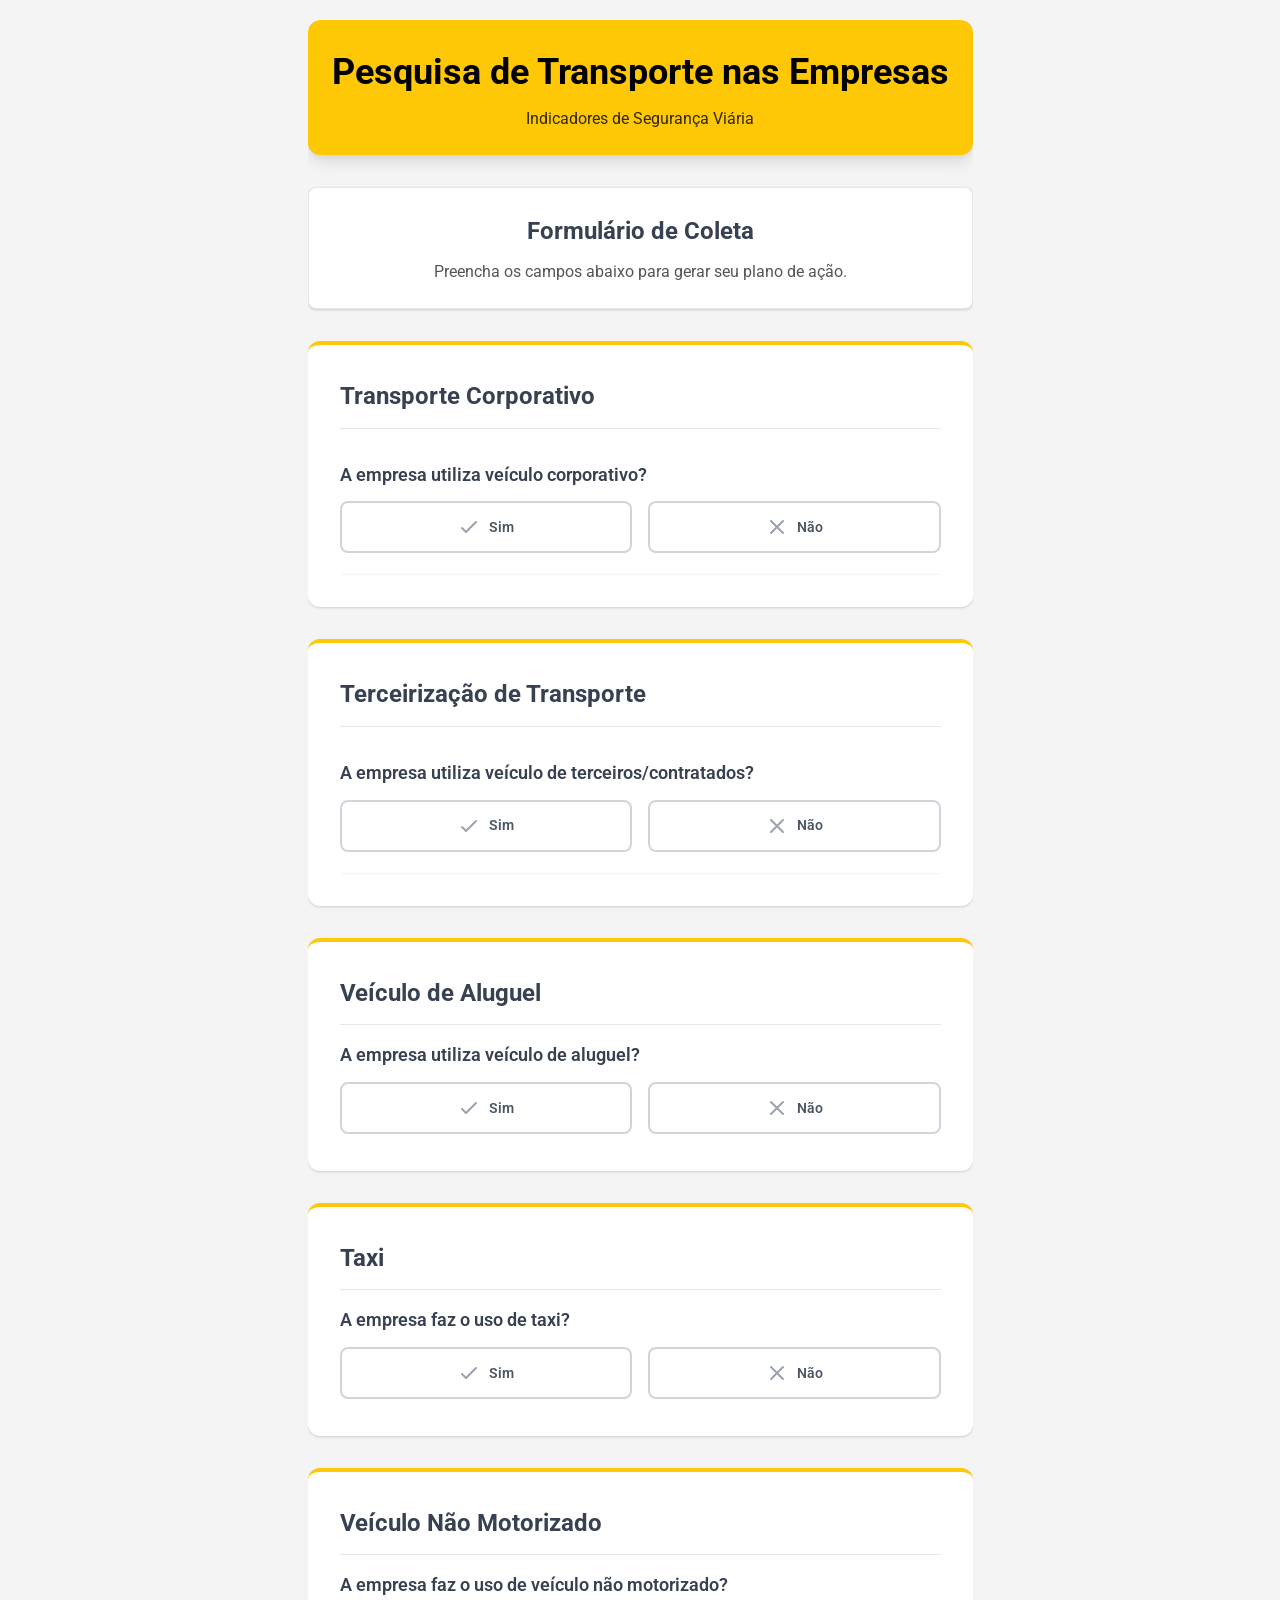
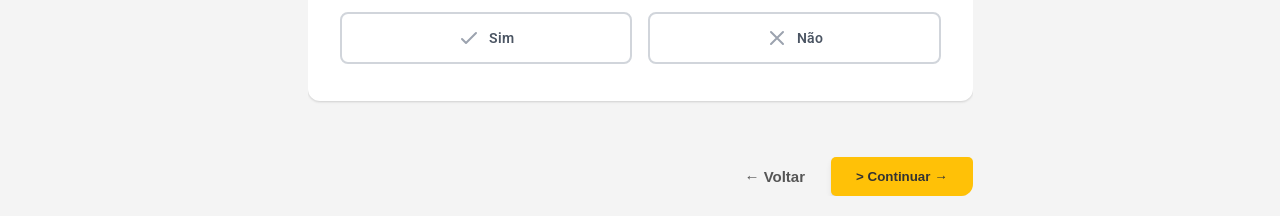
==== commit 0f67586f: "adiciona página de questionário e conecta tudo ao banco de dados" ====
--- a/especificacoes.html
+++ b/especificacoes.html
@@ -4,7 +4,7 @@
 <head>
     <meta charset="UTF-8">
     <meta name="viewport" content="width=device-width, initial-scale=1.0">
-    <title>Questionário de Transporte Corporativo</title>
+    <title>Especificações da Empresa</title>
 
     <link rel="stylesheet" href="style.css">
 
@@ -17,13 +17,13 @@
 <body>
     <div class="container">
 
-        <header class="header">
+        <header class="header-esp">
             <h1>Pesquisa de Transporte nas Empresas</h1>
             <p>Indicadores de Segurança Viária</p>
         </header>
 
         <main class="main-content">
-            <form id="pnatrans-form" class="form-container">
+            <form id="especificacoes-form" class="form-container">
 
                 <div class="card-info intro-card">
                     <h2>Formulário de Coleta</h2>
@@ -33,7 +33,6 @@
                 <div id="questionnaire-container" class="questionnaire-container">
 
                     <div class="question-block">
-                        <!-- transporte corporativo -->
                         <h2 class="block-title">Transporte Corporativo</h2>
 
                         <div class="question-group">
@@ -58,7 +57,6 @@
                             </div>
                         </div>
 
-                        <!-- motorista profissional -->
                         <div id="conditional-block-1" class="conditional-block dashed-border-top">
 
                             <div class="question-group">
@@ -66,7 +64,7 @@
                                 </h4>
                                 <div class="radio-options">
                                     <label class="custom-option-label">
-                                        <input type="radio" name="q2_motorista_profissional" value="true"
+                                        <input type="radio" name="q2a_motorista_profissional" value="true"
                                             class="sr-only">
                                         <svg xmlns="http://www.w3.org/2000/svg" class="option-icon" fill="none"
                                             viewBox="0 0 24 24" stroke="currentColor" stroke-width="2">
@@ -75,7 +73,7 @@
                                         <span class="option-text">Sim</span>
                                     </label>
                                     <label class="custom-option-label">
-                                        <input type="radio" name="q2_motorista_profissional" value="false"
+                                        <input type="radio" name="q2a_motorista_profissional" value="false"
                                             class="sr-only">
                                         <svg xmlns="http://www.w3.org/2000/svg" class="option-icon" fill="none"
                                             viewBox="0 0 24 24" stroke="currentColor" stroke-width="2">
@@ -85,6 +83,51 @@
                                         <span class="option-text">Não</span>
                                     </label>
                                 </div>
+
+                                <div class="input-field conditional-sub-input"
+                                    data-input-for="q2a_motorista_profissional">
+                                    <label for="qtd_motorista_profissional">Quantidade de motoristas profissionais <span
+                                            class="obrigatorio">* OBRIGATÓRIO</span></label>
+                                    <input type="number" id="qtd_motorista_profissional"
+                                        name="qtd_motorista_profissional" placeholder="0" min="0">
+                                </div>
+
+                            </div>
+
+                            <div class="question-group dashed-border-top">
+                                <h4 class="question-title">O veículo corporativo é dirigido por motorista NÃO
+                                    profissional?
+                                </h4>
+                                <div class="radio-options">
+                                    <label class="custom-option-label">
+                                        <input type="radio" name="q2b_motorista_nao_profissional" value="true"
+                                            class="sr-only">
+                                        <svg xmlns="http://www.w3.org/2000/svg" class="option-icon" fill="none"
+                                            viewBox="0 0 24 24" stroke="currentColor" stroke-width="2">
+                                            <path stroke-linecap="round" stroke-linejoin="round" d="M5 13l4 4L19 7" />
+                                        </svg>
+                                        <span class="option-text">Sim</span>
+                                    </label>
+                                    <label class="custom-option-label">
+                                        <input type="radio" name="q2b_motorista_nao_profissional" value="false"
+                                            class="sr-only">
+                                        <svg xmlns="http://www.w3.org/2000/svg" class="option-icon" fill="none"
+                                            viewBox="0 0 24 24" stroke="currentColor" stroke-width="2">
+                                            <path stroke-linecap="round" stroke-linejoin="round"
+                                                d="M6 18L18 6M6 6l12 12" />
+                                        </svg>
+                                        <span class="option-text">Não</span>
+                                    </label>
+                                </div>
+
+                                <div class="input-field conditional-sub-input"
+                                    data-input-for="q2b_motorista_nao_profissional">
+                                    <label for="qtd_motorista_nao_profissional">Quantidade de motoristas NÃO
+                                        profissionais <span class="obrigatorio">* OBRIGATÓRIO</span></label>
+                                    <input type="number" id="qtd_motorista_nao_profissional"
+                                        name="qtd_motorista_nao_profissional" placeholder="0" min="0">
+                                </div>
+
                             </div>
 
                             <div id="conditional-block-2" class="conditional-block dashed-border-top">
@@ -94,7 +137,6 @@
                                 <p class="description-text">Responda Sim/Não para cada tipo de veículo listado abaixo:
                                 </p>
 
-                                <!-- uso de caminhão corporativo -->
                                 <div class="question-group">
                                     <h4 class="question-title">Há uso de Caminhão? </h4>
                                     <div class="radio-options">
@@ -120,7 +162,6 @@
 
                                     <div id="sub-caminhao-block" class="conditional-block dashed-border-top">
 
-                                        <!-- camin cargas perigosas  -->
                                         <div class="question-group-sub">
                                             <h5 class="sub-question-title">O caminhão carrega Cargas Perigosas?</h5>
                                             <div class="radio-options-sub">
@@ -148,7 +189,6 @@
                                                 </label>
                                             </div>
 
-                                            <!-- qtd cargas perig -->
                                             <div class="input-field conditional-sub-input"
                                                 data-input-for="q3aa_caminhao_cargas_perigosas">
                                                 <label for="qtd_caminhao_perigosa">Caminhões Carga Perigosa <span
@@ -158,7 +198,6 @@
                                             </div>
                                         </div>
 
-                                        <!-- camin cargas nao perig  -->
                                         <div class="question-group-sub">
                                             <h5 class="sub-question-title">O caminhão carrega Cargas Não Perigosas?
                                             </h5>
@@ -187,7 +226,6 @@
                                                 </label>
                                             </div>
 
-                                            <!-- qtd cargas nao perigosas -->
                                             <div class="input-field conditional-sub-input"
                                                 data-input-for="q3ab_caminhao_cargas_nao_perigosas">
                                                 <label for="qtd_caminhao_nao_perigosa">Caminhões Carga Não Perigosa
@@ -199,7 +237,6 @@
                                     </div>
                                 </div>
 
-                                <!-- uso de automóvel -->
                                 <div class="question-group">
                                     <h4 class="question-title">Há uso de Automóvel? </h4>
                                     <div class="radio-options">
@@ -223,7 +260,6 @@
                                         </label>
                                     </div>
 
-                                    <!-- automovel cargas perigosas -->
                                     <div id="sub-automovel-block" class="conditional-block dashed-border-top">
                                         <div class="question-group-sub">
                                             <h5 class="sub-question-title">O automóvel carrega cargas perigosas? </h5>
@@ -252,7 +288,6 @@
                                                 </label>
                                             </div>
 
-                                            <!-- qtd cargas perig -->
                                             <div class="input-field conditional-sub-input"
                                                 data-input-for="q3ba_automovel_cargas_perigosas">
                                                 <label for="qtd_automovel_cargas_perigosas">Automóvel Cargas Perigosas
@@ -262,7 +297,6 @@
                                             </div>
                                         </div>
 
-                                        <!-- automovel cargas nao perig -->
                                         <div class="question-group-sub">
                                             <h5 class="sub-question-title">O automóvel carrega cargas não perigosas?
                                             </h5>
@@ -291,7 +325,6 @@
                                                 </label>
                                             </div>
                                         </div>
-                                        <!-- qtd cargas nao perig -->
                                         <div class="input-field conditional-sub-input"
                                             data-input-for="q3bb_automovel_cargas_nao_perigosas">
                                             <label for="qtd_automovel_cargas_nao_perigosas">Automóvel Cargas Não
@@ -301,7 +334,6 @@
                                                 name="qtd_automovel_cargas_nao_perigosas" placeholder="0" min="0">
                                         </div>
 
-                                        <!-- automovel passageiros -->
                                         <div class="question-group-sub">
                                             <h5 class="sub-question-title">O automóvel carrega passageiros?</h5>
                                             <div class="radio-options-sub">
@@ -330,7 +362,6 @@
                                             </div>
                                         </div>
 
-                                        <!-- qtd passag -->
                                         <div class="input-field conditional-sub-input"
                                             data-input-for="q3bc_automovel_passageiros">
                                             <label for="qtd_automovel_passageiros">Automóvel Passageiros
@@ -346,7 +377,6 @@
                         </div>
                     </div>
 
-                    <!-- TERCEIRIZADO -->
                     <div class="question-block">
                         <h2 class="block-title">Terceirização de Transporte</h2>
 
@@ -378,7 +408,6 @@
                             <h4 class="question-title">Quais tipos de veículo de terceiros são utilizados?</h4>
                             <p class="description-text">Responda Sim/Não para cada tipo de veículo listado abaixo:</p>
 
-                            <!-- caminhao ter -->
                             <div class="question-group-sub">
                                 <h5 class="sub-question-title">Há uso de Caminhão de Terceiros? </h5>
                                 <div class="radio-options-sub">
@@ -404,7 +433,6 @@
                                 <div id="sub-caminhao-block-terc" class="conditional-block dashed-border-top">
 
                                     <div class="question-group-sub">
-                                        <!-- camin terc cargas perig -->
                                         <h5 class="sub-question-title">O caminhão carrega Cargas Perigosas?</h5>
                                         <div class="radio-options-sub">
                                             <label class="custom-option-label-sub">
@@ -428,7 +456,6 @@
                                                 <span class="option-text">Não</span>
                                             </label>
                                         </div>
-                                        <!-- qtd carga perig -->
                                         <div class="input-field conditional-sub-input"
                                             data-input-for="q4aa_caminhao_terc_cargas_perigosas">
                                             <label for="qtd_caminhao_terc_perigosa">Caminhões Carga Perigosa <span
@@ -438,7 +465,6 @@
                                         </div>
                                     </div>
 
-                                    <!-- caminhao terc cargas nao perig -->
                                     <div class="question-group-sub">
                                         <h5 class="sub-question-title">O caminhão carrega Cargas Não Perigosas?
                                         </h5>
@@ -464,7 +490,6 @@
                                                 <span class="option-text">Não</span>
                                             </label>
                                         </div>
-                                        <!-- qtd cargas nao perig -->
                                         <div class="input-field conditional-sub-input"
                                             data-input-for="q4ab_caminhao_terc_cargas_nao_perigosas">
                                             <label for="qtd_caminhao_terc_nao_perigosa">Caminhões Carga Não Perigosa
@@ -476,7 +501,6 @@
                                 </div>
                             </div>
 
-                            <!-- automovel terc -->
                             <div class="question-group-sub">
                                 <h5 class="sub-question-title">Há uso de Automóvel de Terceiros? </h5>
                                 <div class="radio-options-sub">
@@ -500,7 +524,6 @@
                                     </label>
                                 </div>
 
-                                <!-- automovel terc cargas perig -->
                                 <div id="sub-automovel-block-terc" class="conditional-block dashed-border-top">
                                     <div class="question-group-sub">
                                         <h5 class="sub-question-title">O automóvel carrega cargas perigosas? </h5>
@@ -526,7 +549,6 @@
                                                 <span class="option-text">Não</span>
                                             </label>
                                         </div>
-                                        <!-- qtd cargas perig  -->
                                         <div class="input-field conditional-sub-input"
                                             data-input-for="q4ba_automovel_terc_cargas_perigosas">
                                             <label for="qtd_automovel_terc_cargas_perigosas">Automóvel Cargas Perigosas
@@ -536,7 +558,6 @@
                                         </div>
                                     </div>
 
-                                    <!-- aut terc cargas nao perig -->
                                     <div class="question-group-sub">
                                         <h5 class="sub-question-title">O automóvel carrega cargas não perigosas?
                                         </h5>
@@ -563,7 +584,6 @@
                                             </label>
                                         </div>
                                     </div>
-                                    <!-- qtd cargas nao perig -->
                                     <div class="input-field conditional-sub-input"
                                         data-input-for="q4bb_automovel_terc_cargas_nao_perigosas">
                                         <label for="qtd_automovel_terc_cargas_nao_perigosas">Automóvel Cargas Não
@@ -573,7 +593,6 @@
                                             name="qtd_automovel_terc_cargas_nao_perigosas" placeholder="0" min="0">
                                     </div>
 
-                                    <!-- aut terc passageiros  -->
                                     <div class="question-group-sub">
                                         <h5 class="sub-question-title">O automóvel carrega passageiros?</h5>
                                         <div class="radio-options-sub">
@@ -599,7 +618,6 @@
                                             </label>
                                         </div>
                                     </div>
-                                    <!-- qtd passageiro -->
                                     <div class="input-field conditional-sub-input"
                                         data-input-for="q4bc_automovel_terc_passageiros">
                                         <label for="qtd_automovel_terc_passageiros">Automóvel Passageiros
@@ -613,12 +631,103 @@
 
                         </div>
                     </div>
+
+                    <div class="question-block">
+                        <h2 class="block-title">Veículo de Aluguel</h2>
+
+                        <h4 class="question-title">A empresa utiliza veículo de aluguel?</h4>
+                        <div class="radio-options">
+                            <label class="custom-option-label">
+                                <input type="radio" name="q5_veiculo_aluguel" value="true" class="sr-only">
+                                <svg xmlns="http://www.w3.org/2000/svg" class="option-icon" fill="none"
+                                    viewBox="0 0 24 24" stroke="currentColor" stroke-width="2">
+                                    <path stroke-linecap="round" stroke-linejoin="round" d="M5 13l4 4L19 7" />
+                                </svg>
+                                <span class="option-text">Sim</span>
+                            </label>
+                            <label class="custom-option-label">
+                                <input type="radio" name="q5_veiculo_aluguel" value="false" class="sr-only">
+                                <svg xmlns="http://www.w3.org/2000/svg" class="option-icon" fill="none"
+                                    viewBox="0 0 24 24" stroke="currentColor" stroke-width="2">
+                                    <path stroke-linecap="round" stroke-linejoin="round" d="M6 18L18 6M6 6l12 12" />
+                                </svg>
+                                <span class="option-text">Não</span>
+                            </label>
+                        </div>
+                        <div class="input-field conditional-sub-input" data-input-for="q5_veiculo_aluguel">
+                            <label for="qtd_veiculo_aluguel">Quantidade de Veículos de Aluguel <span
+                                    class="obrigatorio">* OBRIGATÓRIO</span></label>
+                            <input type="number" id="qtd_veiculo_aluguel" name="qtd_veiculo_aluguel" placeholder="0"
+                                min="0">
+                        </div>
+                    </div>
+
+                    <div class="question-block">
+                        <h2 class="block-title">Taxi</h2>
+
+                        <h4 class="question-title">A empresa faz o uso de taxi?</h4>
+                        <div class="radio-options">
+                            <label class="custom-option-label">
+                                <input type="radio" name="q6_veiculo_taxi" value="true" class="sr-only">
+                                <svg xmlns="http://www.w3.org/2000/svg" class="option-icon" fill="none"
+                                    viewBox="0 0 24 24" stroke="currentColor" stroke-width="2">
+                                    <path stroke-linecap="round" stroke-linejoin="round" d="M5 13l4 4L19 7" />
+                                </svg>
+                                <span class="option-text">Sim</span>
+                            </label>
+                            <label class="custom-option-label">
+                                <input type="radio" name="q6_veiculo_taxi" value="false" class="sr-only">
+                                <svg xmlns="http://www.w3.org/2000/svg" class="option-icon" fill="none"
+                                    viewBox="0 0 24 24" stroke="currentColor" stroke-width="2">
+                                    <path stroke-linecap="round" stroke-linejoin="round" d="M6 18L18 6M6 6l12 12" />
+                                </svg>
+                                <span class="option-text">Não</span>
+                            </label>
+                        </div>
+                        <div class="input-field conditional-sub-input" data-input-for="q6_veiculo_taxi">
+                            <label for="qtd_veiculo_taxi">Quantidade de Táxis utilizados <span class="obrigatorio">*
+                                    OBRIGATÓRIO</span></label>
+                            <input type="number" id="qtd_veiculo_taxi" name="qtd_veiculo_taxi" placeholder="0" min="0">
+                        </div>
+                    </div>
+
+                    <div class="question-block">
+                        <h2 class="block-title">Veículo Não Motorizado</h2>
+
+                        <h4 class="question-title">A empresa faz o uso de veículo não motorizado?</h4>
+                        <div class="radio-options">
+                            <label class="custom-option-label">
+                                <input type="radio" name="q7_veiculo_nao_motorizado" value="true" class="sr-only">
+                                <svg xmlns="http://www.w3.org/2000/svg" class="option-icon" fill="none"
+                                    viewBox="0 0 24 24" stroke="currentColor" stroke-width="2">
+                                    <path stroke-linecap="round" stroke-linejoin="round" d="M5 13l4 4L19 7" />
+                                </svg>
+                                <span class="option-text">Sim</span>
+                            </label>
+                            <label class="custom-option-label">
+                                <input type="radio" name="q7_veiculo_nao_motorizado" value="false" class="sr-only">
+                                <svg xmlns="http://www.w3.org/2000/svg" class="option-icon" fill="none"
+                                    viewBox="0 0 24 24" stroke="currentColor" stroke-width="2">
+                                    <path stroke-linecap="round" stroke-linejoin="round" d="M6 18L18 6M6 6l12 12" />
+                                </svg>
+                                <span class="option-text">Não</span>
+                            </label>
+                        </div>
+                        <div class="input-field conditional-sub-input" data-input-for="q7_veiculo_nao_motorizado">
+                            <label for="qtd_veiculo_nao_motorizado">Quantidade de Veículos Não Motorizados <span
+                                    class="obrigatorio">* OBRIGATÓRIO</span></label>
+                            <input type="number" id="qtd_veiculo_nao_motorizado" name="qtd_veiculo_nao_motorizado"
+                                placeholder="0" min="0">
+                        </div>
+                    </div>
                 </div>
 
-                <div class="submit-area">
-                    <button id="submit-btn" type="submit" class="submit-button">
-                        Gerar Plano de Ação
-                        <i class="fas fa-arrow-right ml-2"></i>
+                <div class="botoes-container">
+                    <button type="button" class="btn btn-voltar" onclick="window.location.href = 'index.html';">
+                        ← Voltar
+                    </button>
+                    <button type="submit" class="btn btn-continuar">>
+                        Continuar →
                     </button>
                 </div>
             </form>
@@ -664,6 +773,7 @@
         // LÓGICAS PARA VEÍCULO CORPORATIVO
         // =================================================================================================================================
 
+
         /**
          * FUNÇÃO: Lógica para exibir/ocultar campos de quantidade de caminhão (Corporativo)
          */
@@ -740,7 +850,7 @@
         }
 
         // =================================================================================================================================
-        // LÓGICAS PARA VEÍCULO TERCEIRIZADO (NOVAS FUNÇÕES)
+        // LÓGICAS PARA VEÍCULO TERCEIRIZADO
         // =================================================================================================================================
 
         /**
@@ -829,7 +939,8 @@
         function handleConditionalLogic() {
             // Variáveis de controle de perguntas principais (Corporativo)
             const q1IsYes = document.querySelector('input[name="q1_veiculo_corporativo"]:checked')?.value === 'true'; // Veículo Corporativo
-            const q2IsYes = document.querySelector('input[name="q2_motorista_profissional"]:checked')?.value === 'true'; // Motorista Profissional
+            const q2aIsYes = document.querySelector('input[name="q2a_motorista_profissional"]:checked')?.value === 'true'; // Motorista Profissional
+            const q2bIsYes = document.querySelector('input[name="q2b_motorista_nao_profissional"]:checked')?.value === 'true'; // Motorista NÃO Profissional
             const q3aIsYes = document.querySelector('input[name="q3a_caminhao"]:checked')?.value === 'true'; // Há uso de Caminhão? (Corp)
             const q3bIsYes = document.querySelector('input[name="q3b_automovel"]:checked')?.value === 'true'; // Há uso de Automóvel? (Corp)
 
@@ -848,21 +959,24 @@
             const subCaminhaoBlock = document.getElementById('sub-caminhao-block');
             const subAutomovelBlock = document.getElementById('sub-automovel-block');
 
-            // Blocos condicionais aninhados (sub-perguntas Terceirizados - NOVOS IDS)
+            // Blocos condicionais aninhados (sub-perguntas Terceirizados)
             const subCaminhaoTercBlock = document.getElementById('sub-caminhao-block-terc');
             const subAutomovelTercBlock = document.getElementById('sub-automovel-block-terc');
 
 
-            /* --- LÓGICA PRINCIPAL (Q1, Q2, Q3 - Corporativo) --- */
-
-            // Lógica para Bloco 1 (Q2 depende de Q1="Sim")
+            /* --- LÓGICA PRINCIPAL (Q1, Q2a, Q2b - Corporativo) --- */
+
+            // Lógica para Bloco 1 (Q2a e Q2b dependem de Q1="Sim")
             if (conditionalBlock1) {
                 if (q1IsYes) {
                     conditionalBlock1.classList.add('visible');
                 } else {
                     conditionalBlock1.classList.remove('visible');
-                    // Reset Q2 e todos os blocos e perguntas aninhadas
-                    document.querySelectorAll('input[name="q2_motorista_profissional"]').forEach(radio => radio.checked = false);
+                    // Reset Q2a, Q2b e todos os blocos e perguntas aninhadas
+                    document.querySelectorAll('input[name="q2a_motorista_profissional"]').forEach(radio => radio.checked = false);
+                    document.querySelectorAll('input[name="q2b_motorista_nao_profissional"]').forEach(radio => radio.checked = false);
+                    hideAndResetQuantityInput('q2a_motorista_profissional'); // Reset da Qtd de Profissional (NOVO)
+                    hideAndResetQuantityInput('q2b_motorista_nao_profissional'); // Reset da Qtd de Não Profissional
 
                     if (conditionalBlock2) {
                         conditionalBlock2.classList.remove('visible');
@@ -875,9 +989,35 @@
                 }
             }
 
-            // Lógica para Bloco 2 (Q3a e Q3b dependem de Q2="Sim" E Q1="Sim")
+            /* --- LÓGICA ADICIONAL PARA Qtd Motorista PROFISSIONAL (Q2a="Sim") --- */
+            const q2aYesInputContainer = document.querySelector('[data-input-for="q2a_motorista_profissional"]');
+            if (q2aYesInputContainer) {
+                // Se o Bloco 1 estiver visível (Q1=Sim) E Q2a for "Sim"
+                if (q1IsYes && q2aIsYes) {
+                    q2aYesInputContainer.classList.add('visible');
+                    q2aYesInputContainer.querySelector('input').setAttribute('required', 'required');
+                } else {
+                    hideAndResetQuantityInput('q2a_motorista_profissional');
+                }
+            }
+
+            /* --- LÓGICA ADICIONAL PARA Qtd Motorista NÃO Profissional (Q2b="Sim") --- */
+            const q2bYesInputContainer = document.querySelector('[data-input-for="q2b_motorista_nao_profissional"]');
+            if (q2bYesInputContainer) {
+                // Se o Bloco 1 estiver visível (Q1=Sim) E Q2b for "Sim"
+                if (q1IsYes && q2bIsYes) {
+                    q2bYesInputContainer.classList.add('visible');
+                    q2bYesInputContainer.querySelector('input').setAttribute('required', 'required');
+                } else {
+                    hideAndResetQuantityInput('q2b_motorista_nao_profissional');
+                }
+            }
+
+
+            // Lógica para Bloco 2 (Q3a e Q3b dependem de Q2a="Sim" E Q1="Sim")
+            // O Bloco 2 pergunta sobre veículos de motoristas PROFISSIONAIS, portanto só depende de Q2a="Sim"
             if (conditionalBlock2) {
-                if (q1IsYes && q2IsYes) {
+                if (q1IsYes && q2aIsYes) {
                     conditionalBlock2.classList.add('visible');
                 } else {
                     conditionalBlock2.classList.remove('visible');
@@ -907,8 +1047,8 @@
 
             // Lógica para Sub-bloco Caminhão (Cargas - Corporativo) - Depende de Q3a="Sim"
             if (subCaminhaoBlock) {
-                // Aparece se: Q1=Sim AND Q2=Sim AND Q3a=Sim
-                if (q1IsYes && q2IsYes && q3aIsYes) {
+                // Aparece se: Q1=Sim AND Q2a=Sim AND Q3a=Sim
+                if (q1IsYes && q2aIsYes && q3aIsYes) {
                     subCaminhaoBlock.classList.add('visible');
                     handleCaminhaoQuantityFields();
                 } else {
@@ -922,8 +1062,8 @@
 
             // Lógica para Sub-bloco Automóvel (Detalhes - Corporativo) - Depende de Q3b="Sim"
             if (subAutomovelBlock) {
-                // Aparece se: Q1=Sim AND Q2=Sim AND Q3b=Sim
-                if (q1IsYes && q2IsYes && q3bIsYes) {
+                // Aparece se: Q1=Sim AND Q2a=Sim AND Q3b=Sim
+                if (q1IsYes && q2aIsYes && q3bIsYes) {
                     subAutomovelBlock.classList.add('visible');
                     handleAutomovelQuantityFields();
                 } else {
@@ -996,11 +1136,50 @@
             if (subAutomovelBlock && subAutomovelBlock.classList.contains('visible')) handleAutomovelQuantityFields();
             if (subCaminhaoTercBlock && subCaminhaoTercBlock.classList.contains('visible')) handleCaminhaoTercQuantityFields();
             if (subAutomovelTercBlock && subAutomovelTercBlock.classList.contains('visible')) handleAutomovelTercQuantityFields();
+
+            /* --- LÓGICA Q5, Q6, Q7 (Simples) --- */
+
+            // Lógica para Veículo de Aluguel (Q5)
+            const q5IsYes = document.querySelector('input[name="q5_veiculo_aluguel"]:checked')?.value === 'true';
+            const q5InputContainer = document.querySelector('[data-input-for="q5_veiculo_aluguel"]');
+            if (q5InputContainer) {
+                if (q5IsYes) {
+                    q5InputContainer.classList.add('visible');
+                    q5InputContainer.querySelector('input').setAttribute('required', 'required');
+                } else {
+                    hideAndResetQuantityInput('q5_veiculo_aluguel');
+                }
+            }
+
+            // Lógica para Taxi (Q6)
+            const q6IsYes = document.querySelector('input[name="q6_veiculo_taxi"]:checked')?.value === 'true';
+            const q6InputContainer = document.querySelector('[data-input-for="q6_veiculo_taxi"]');
+            if (q6InputContainer) {
+                if (q6IsYes) {
+                    q6InputContainer.classList.add('visible');
+                    q6InputContainer.querySelector('input').setAttribute('required', 'required');
+                } else {
+                    hideAndResetQuantityInput('q6_veiculo_taxi');
+                }
+            }
+
+            // Lógica para Veículo Não Motorizado (Q7)
+            const q7IsYes = document.querySelector('input[name="q7_veiculo_nao_motorizado"]:checked')?.value === 'true';
+            const q7InputContainer = document.querySelector('[data-input-for="q7_veiculo_nao_motorizado"]');
+            if (q7InputContainer) {
+                if (q7IsYes) {
+                    q7InputContainer.classList.add('visible');
+                    q7InputContainer.querySelector('input').setAttribute('required', 'required');
+                } else {
+                    hideAndResetQuantityInput('q7_veiculo_nao_motorizado');
+                }
+            }
         }
+
 
         // Adiciona um único listener no formulário e chama a lógica em qualquer mudança
         document.addEventListener('DOMContentLoaded', () => {
-            const form = document.getElementById('pnatrans-form');
+            const form = document.getElementById('especificacoes-form');
 
             form.addEventListener('change', (event) => {
                 if (event.target.type === 'radio') {
@@ -1015,6 +1194,66 @@
 
     </script>
 
+    <script>
+        /* ============================================================
+           SALVAR NO LOCALSTORAGE
+           ============================================================ */
+        function normalizeValue(value) {
+            if (value === "true") return true;
+            if (value === "false") return false;
+            if (!isNaN(value) && value.trim() !== "") return Number(value);
+            return value;
+        }
+
+        function saveEspecificacoesToLocal() {
+            const form = document.getElementById("especificacoes-form");
+            const formData = new FormData(form);
+            const data = {};
+
+            formData.forEach((value, key) => {
+                data[key] = normalizeValue(value);
+            });
+
+            localStorage.setItem("especificacoes_form", JSON.stringify(data));
+        }
+
+        /* ============================================================
+           RECARREGAR AO VOLTAR
+           ============================================================ */
+        function restoreEspecificacoesFromLocal() {
+            const saved = localStorage.getItem("especificacoes_form");
+            if (!saved) return;
+
+            const data = JSON.parse(saved);
+
+            Object.entries(data).forEach(([key, value]) => {
+                const input = document.querySelector(`[name="${key}"]`);
+                if (!input) return;
+
+                if (input.type === "radio") {
+                    const radio = document.querySelector(`input[name="${key}"][value="${value}"]`);
+                    if (radio) radio.checked = true;
+                } else {
+                    input.value = value;
+                }
+            });
+
+            // Reaplica a lógica visual
+            handleConditionalLogic();
+        }
+
+        window.addEventListener("DOMContentLoaded", restoreEspecificacoesFromLocal);
+
+        /* ============================================================
+           SUBMIT → APENAS SALVA E CONTINUA
+           ============================================================ */
+        document.getElementById("especificacoes-form").addEventListener("submit", (event) => {
+            event.preventDefault();
+            saveEspecificacoesToLocal();
+            window.location.href = "questionario.html";
+        });
+    </script>
+
 
 </body>
 
--- a/style.css
+++ b/style.css
@@ -14,7 +14,7 @@
 
 main {
     width: 100%;
-    max-width: 768px; 
+    max-width: 800px; 
     margin-left: auto; 
     margin-right: auto; 
     padding: 16px; 
@@ -43,7 +43,7 @@
 
 .icon-circle {
     display: inline-block;
-    background-color: #fcd34d; 
+    background-color: #ffc807; 
     padding: 16px; /* p-4 (1rem) */
     border-radius: 9999px; /* rounded-full */
     margin-bottom: 8px; /* mb-4 (0.5rem) */
@@ -91,7 +91,7 @@
 .alerta-iniciais {
     margin-bottom: 24px; 
     background-color: #fffbeb;
-    border-left: 4px solid #fbbf24; 
+    border-left: 4px solid #ffc807; 
     padding: 16px; 
     border-top-right-radius: 8px; 
     border-bottom-right-radius: 8px; 
@@ -106,7 +106,6 @@
 .alerta-iniciais p {
     font-size: 14px;
     color: #4b5563; 
-    margin-top: -10px;
 }
 
 /* ================================================= */
@@ -254,23 +253,9 @@
     margin-top: 4px; /* 0.25rem */
 }
 
-
-
-
-
 /* ---------------------------------- */
 /* ESTILIZAÇÃO GERAL DO CARTÃO/FORMULÁRIO */
 /* ---------------------------------- */
-
-/* Assumindo que você tem um container principal envolvendo tudo */
-.card-form {
-    background-color: white;
-    padding: 30px;
-    border-radius: 12px;
-    box-shadow: 0 4px 12px rgba(0, 0, 0, 0.1);
-    max-width: 900px; /* Largura aproximada do formulário na imagem */
-    margin: 20px auto;
-}
 
 /* Título e Subtítulo */
 .card-form h2 { /* Informações do Município */
@@ -394,7 +379,7 @@
 }
 
 .btn-continuar:hover {
-    background-color: #e0a800; /* Amarelo mais escuro ao passar o mouse */
+    background-color: #000000; /* Amarelo mais escuro ao passar o mouse */
 }
 
 /*xxx*/
@@ -407,7 +392,7 @@
     --color-text-light: #6b7280; /* gray-500 */
     --color-amber-dark: #d97706; /* amber-600 */
     --color-amber-medium: #f59e0b; /* amber-500 */
-    --color-amber-light: #fcd34d; /* amber-400 */
+    --color-amber-light: #ffc807; /* amber-400 */
     --color-border-light: #e5e7eb; /* gray-200 */
     --color-white: #ffffff;
     --color-black: #000000;
@@ -419,21 +404,21 @@
 /* ---------------------------------------------------- */
 
 .container {
-    max-width: 1280px;
+    max-width: 1300px;
     margin-left: auto;
     margin-right: auto;
-    padding: 16px; /* 1rem */
+    padding: 16px; 
 }
 
 @media (min-width: 640px) {
     .container {
-        padding: 24px; /* 1.5rem */
+        padding: 0px; 
     }
 }
 
 @media (min-width: 768px) {
     .container {
-        padding: 50px; /* 2.5rem */
+        padding: 0px;
     }
 }
 
@@ -446,14 +431,14 @@
 .form-container {
     display: flex;
     flex-direction: column;
-    gap: 32px; /* 2rem */
+    gap: 32px; 
 }
 
 /* ---------------------------------------------------- */
 /* HEADER E CARD DE INFORMAÇÃO */
 /* ---------------------------------------------------- */
 
-.header {
+.header-esp {
     max-width: 800px;
     margin-left: auto;
     margin-right: auto;
@@ -465,21 +450,21 @@
     margin-bottom: 32px; /* 2rem */
 }
 
-.header h1 {
+.header-esp h1 {
     font-size: 30px; /* 1.875rem */
     font-weight: 700;
     color: var(--color-black);
     margin: 0;
 }
 
-.header p {
+.header-esp p {
     font-size: 16px; /* 1rem */
     color: rgba(0, 0, 0, 0.8);
     margin-top: 4px; /* 0.25rem */
 }
 
 @media (min-width: 768px) {
-    .header h1 {
+    .header-esp h1 {
         font-size: 36px; /* 2.25rem */
     }
 }
@@ -716,7 +701,7 @@
 }
 
 .conditional-block.visible {
-    max-height: 1500px;
+    max-height: 5000px;
     opacity: 1;
     transform: translateY(0);
     padding-top: 24px; /* 1.5rem */
@@ -766,8 +751,222 @@
     color: var(--color-white);
 }
 
-
-
-
-
-
+/* PALETA DE CORES (Mantida do estilo amarelo) */
+:root {
+    --color-primary: #ffc807; /* Amarelo principal do cabeçalho */
+    --color-secondary: #FF8800; /* Laranja (para destaque/botões/títulos) */
+    --color-background: #F4F4F4; /* Fundo geral claro */
+    --color-card-bg: #FFFFFF; /* Fundo dos cards (branco) */
+    --color-text-dark: #333333; /* Texto principal escuro */
+    --color-text-light: #555555; /* Texto secundário */
+    --color-border: #E0E0E0; /* Borda leve dos inputs */
+    --color-success: #4CAF50; /* Cor de sucesso/check */
+}
+
+/* Base Geral */
+* {
+    box-sizing: border-box;
+    margin: 0;
+    padding: 0;
+}
+
+body {
+    font-family: 'Roboto', sans-serif;
+    background-color: var(--color-background);
+    color: var(--color-text-dark);
+    line-height: 1.6;
+    padding: 20px;
+}
+
+.container {
+    max-width: 1100px; 
+    margin: 0 auto;
+    border-radius: 12px;
+    overflow: hidden;
+}
+
+/* Header (Estética Amarela/Laranja) */
+
+.header {
+    background-color: var(--color-primary);
+    color: var(--color-text-dark);
+    padding: 30px 40px;
+    display: flex;
+    align-items: center;
+    border-bottom: 5px solid var(--color-secondary);
+}
+
+.logo-area {
+    margin-right: 20px;
+}
+
+.logo-icon {
+    color: var(--color-secondary);
+    text-shadow: 1px 1px 2px rgba(0, 0, 0, 0.1); 
+}
+
+.header-text h1 {
+    font-weight: 700;
+    font-size: 2.2em;
+    margin-bottom: 3px;
+}
+
+.header-text p {
+    font-weight: 400;
+    font-size: 1.1em;
+    color: var(--color-text-light);
+}
+
+
+
+.main-grid {
+    display: grid;
+    grid-template-columns: 280px 1fr; /* Largura fixa para a navegação */
+    gap: 30px;
+}
+
+.col-left {
+    /* Manter a navegação na lateral */
+    position: sticky; 
+    top: 30px; /* Para fixar a navegação enquanto rola o conteúdo */
+    align-self: flex-start;
+}
+
+.col-right {
+    display: flex;
+    flex-direction: column;
+    gap: 30px;
+}
+
+
+/* Estilo dos Cards/Seções */
+.card {
+    background-color: var(--color-card-bg);
+    padding: 25px;
+    border-radius: 8px;
+    box-shadow: 0 2px 10px rgba(0, 0, 0, 0.05);
+    /* Removido o border-left para simplificar o visual do card de conteúdo */
+}
+
+.question-section h3 {
+    font-size: 1.3em;
+    color: var(--color-text-dark);
+    margin-bottom: 20px;
+    padding-bottom: 10px;
+    border-bottom: 1px dashed var(--color-border);
+    display: flex;
+    align-items: center;
+}
+
+.question-section h3 i {
+    margin-right: 10px;
+    color: var(--color-secondary);
+    font-size: 1.1em;
+}
+
+/* Navegação Lateral de Passos */
+.card-nav {
+    border-left: 5px solid var(--color-primary); /* Destaque amarelo */
+}
+.card-nav h2 {
+    color: var(--color-secondary);
+    margin-bottom: 15px;
+}
+
+.step-list {
+    list-style: none;
+    padding: 0;
+}
+
+.step {
+    padding: 12px 10px;
+    margin-bottom: 5px;
+    cursor: pointer;
+    border-radius: 4px;
+    display: flex;
+    align-items: center;
+    color: var(--color-text-light);
+    transition: background-color 0.3s;
+}
+
+.step:hover {
+    background-color: #FFFBEB; /* Amarelo muito claro no hover */
+}
+
+.step.active {
+    background-color: var(--color-primary);
+    color: var(--color-text-dark);
+    font-weight: 500;
+    box-shadow: 0 1px 5px rgba(0, 0, 0, 0.08);
+}
+
+.step-num {
+    display: inline-flex;
+    justify-content: center;
+    align-items: center;
+    width: 25px;
+    height: 25px;
+    border-radius: 50%;
+    background-color: var(--color-border);
+    color: var(--color-text-dark);
+    font-weight: 700;
+    font-size: 0.85em;
+    margin-right: 10px;
+    transition: background-color 0.3s;
+}
+
+.step.active .step-num {
+    background-color: var(--color-card-bg); /* Branco no passo ativo */
+    color: var(--color-secondary);
+}
+
+.step-num i.fa-check {
+    color: var(--color-success);
+}
+
+/* Botoes de Navegação (Próximo/Anterior) */
+.nav-buttons, .question-section > .btn-nav {
+    display: flex;
+    justify-content: flex-end;
+    gap: 15px;
+    margin-top: 25px;
+    border-top: 1px solid var(--color-border);
+    padding-top: 15px;
+}
+.question-section > .btn-nav {
+    justify-content: flex-end;
+    width: 100%;
+}
+
+
+.btn-nav {
+    background-color: var(--color-secondary);
+    color: var(--color-card-bg);
+    padding: 10px 20px;
+    border: none;
+    border-radius: 6px;
+    font-size: 1em;
+    font-weight: 500;
+    cursor: pointer;
+    transition: background-color 0.3s, transform 0.1s;
+    display: inline-flex;
+    align-items: center;
+    gap: 8px;
+}
+
+.btn-nav.prev-step-btn {
+    background-color: var(--color-text-light);
+}
+
+.btn-nav:hover {
+    background-color: #E87A00; 
+}
+.btn-nav.prev-step-btn:hover {
+    background-color: #444; 
+}
+
+.btn-nav.full-width {
+    width: 100%;
+    justify-content: center;
+    background-color: var(--color-text-light);
+}
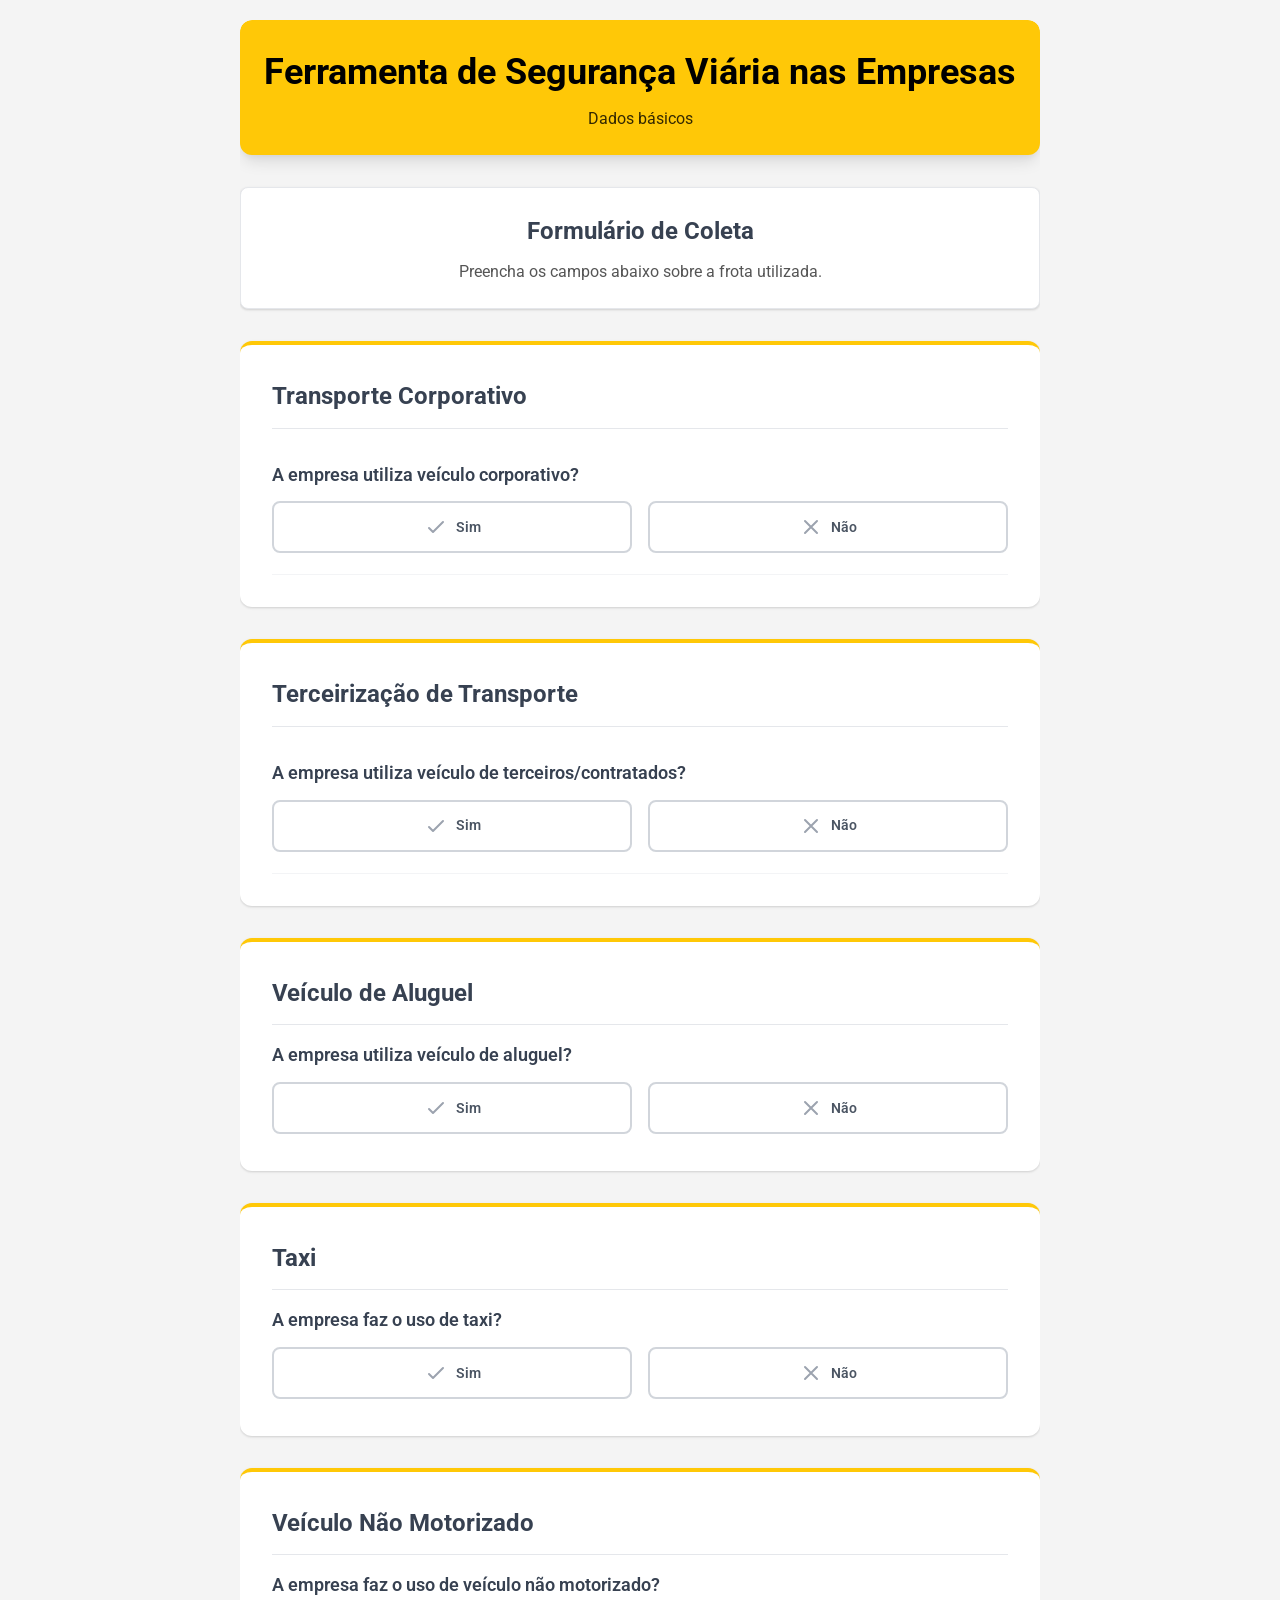
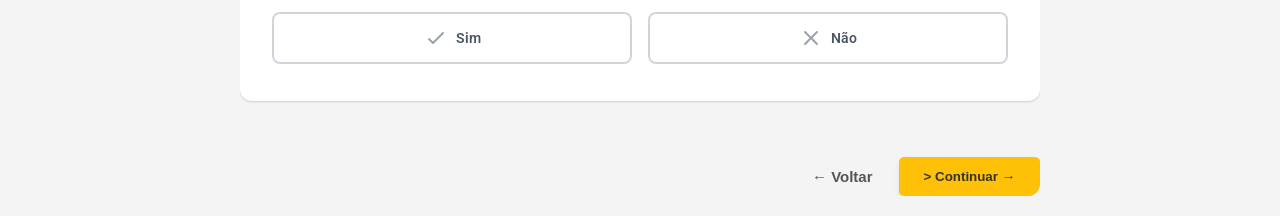
==== commit 414d8f4d: "atualização da página de resultados" ====
--- a/especificacoes.html
+++ b/especificacoes.html
@@ -18,8 +18,8 @@
     <div class="container">
 
         <header class="header-esp">
-            <h1>Pesquisa de Transporte nas Empresas</h1>
-            <p>Indicadores de Segurança Viária</p>
+            <h1>Ferramenta de Segurança Viária nas Empresas</h1>
+            <p>Dados básicos</p>
         </header>
 
         <main class="main-content">
@@ -27,7 +27,7 @@
 
                 <div class="card-info intro-card">
                     <h2>Formulário de Coleta</h2>
-                    <p>Preencha os campos abaixo para gerar seu plano de ação.</p>
+                    <p>Preencha os campos abaixo sobre a frota utilizada.</p>
                 </div>
 
                 <div id="questionnaire-container" class="questionnaire-container">
@@ -60,12 +60,10 @@
                         <div id="conditional-block-1" class="conditional-block dashed-border-top">
 
                             <div class="question-group">
-                                <h4 class="question-title">O veículo corporativo é dirigido por motorista profissional?
-                                </h4>
+                                <h4 class="question-title">A empresa faz o uso de ônibus?</h4>
                                 <div class="radio-options">
                                     <label class="custom-option-label">
-                                        <input type="radio" name="q2a_motorista_profissional" value="true"
-                                            class="sr-only">
+                                        <input type="radio" name="q8_onibus_corp" value="true" class="sr-only">
                                         <svg xmlns="http://www.w3.org/2000/svg" class="option-icon" fill="none"
                                             viewBox="0 0 24 24" stroke="currentColor" stroke-width="2">
                                             <path stroke-linecap="round" stroke-linejoin="round" d="M5 13l4 4L19 7" />
@@ -73,8 +71,7 @@
                                         <span class="option-text">Sim</span>
                                     </label>
                                     <label class="custom-option-label">
-                                        <input type="radio" name="q2a_motorista_profissional" value="false"
-                                            class="sr-only">
+                                        <input type="radio" name="q8_onibus_corp" value="false" class="sr-only">
                                         <svg xmlns="http://www.w3.org/2000/svg" class="option-icon" fill="none"
                                             viewBox="0 0 24 24" stroke="currentColor" stroke-width="2">
                                             <path stroke-linecap="round" stroke-linejoin="round"
@@ -83,15 +80,41 @@
                                         <span class="option-text">Não</span>
                                     </label>
                                 </div>
-
-                                <div class="input-field conditional-sub-input"
-                                    data-input-for="q2a_motorista_profissional">
-                                    <label for="qtd_motorista_profissional">Quantidade de motoristas profissionais <span
-                                            class="obrigatorio">* OBRIGATÓRIO</span></label>
-                                    <input type="number" id="qtd_motorista_profissional"
-                                        name="qtd_motorista_profissional" placeholder="0" min="0">
-                                </div>
-
+                                <div class="input-field conditional-sub-input" data-input-for="q8_onibus_corp">
+                                    <label for="qtd_onibus_corp">Quantidade de Ônibus <span class="obrigatorio">*
+                                            OBRIGATÓRIO</span></label>
+                                    <input type="number" id="qtd_onibus_corp" name="qtd_onibus_corp" placeholder="0"
+                                        min="0">
+                                </div>
+                            </div>
+
+                            <div class="question-group dashed-border-top">
+                                <h4 class="question-title">A empresa faz o uso de motocicleta?</h4>
+                                <div class="radio-options">
+                                    <label class="custom-option-label">
+                                        <input type="radio" name="q9_moto_corp" value="true" class="sr-only">
+                                        <svg xmlns="http://www.w3.org/2000/svg" class="option-icon" fill="none"
+                                            viewBox="0 0 24 24" stroke="currentColor" stroke-width="2">
+                                            <path stroke-linecap="round" stroke-linejoin="round" d="M5 13l4 4L19 7" />
+                                        </svg>
+                                        <span class="option-text">Sim</span>
+                                    </label>
+                                    <label class="custom-option-label">
+                                        <input type="radio" name="q9_moto_corp" value="false" class="sr-only">
+                                        <svg xmlns="http://www.w3.org/2000/svg" class="option-icon" fill="none"
+                                            viewBox="0 0 24 24" stroke="currentColor" stroke-width="2">
+                                            <path stroke-linecap="round" stroke-linejoin="round"
+                                                d="M6 18L18 6M6 6l12 12" />
+                                        </svg>
+                                        <span class="option-text">Não</span>
+                                    </label>
+                                </div>
+                                <div class="input-field conditional-sub-input" data-input-for="q9_moto_corp">
+                                    <label for="qtd_moto_corp">Quantidade de Ônibus <span class="obrigatorio">*
+                                            OBRIGATÓRIO</span></label>
+                                    <input type="number" id="qtd_moto_corp" name="qtd_moto_corp" placeholder="0"
+                                        min="0">
+                                </div>
                             </div>
 
                             <div class="question-group dashed-border-top">
@@ -129,6 +152,42 @@
                                 </div>
 
                             </div>
+
+                            <div class="question-group dashed-border-top">
+                                <h4 class="question-title">O veículo corporativo é dirigido por motorista profissional?
+                                </h4>
+                                <div class="radio-options">
+                                    <label class="custom-option-label">
+                                        <input type="radio" name="q2a_motorista_profissional" value="true"
+                                            class="sr-only">
+                                        <svg xmlns="http://www.w3.org/2000/svg" class="option-icon" fill="none"
+                                            viewBox="0 0 24 24" stroke="currentColor" stroke-width="2">
+                                            <path stroke-linecap="round" stroke-linejoin="round" d="M5 13l4 4L19 7" />
+                                        </svg>
+                                        <span class="option-text">Sim</span>
+                                    </label>
+                                    <label class="custom-option-label">
+                                        <input type="radio" name="q2a_motorista_profissional" value="false"
+                                            class="sr-only">
+                                        <svg xmlns="http://www.w3.org/2000/svg" class="option-icon" fill="none"
+                                            viewBox="0 0 24 24" stroke="currentColor" stroke-width="2">
+                                            <path stroke-linecap="round" stroke-linejoin="round"
+                                                d="M6 18L18 6M6 6l12 12" />
+                                        </svg>
+                                        <span class="option-text">Não</span>
+                                    </label>
+                                </div>
+
+                                <div class="input-field conditional-sub-input"
+                                    data-input-for="q2a_motorista_profissional">
+                                    <label for="qtd_motorista_profissional">Quantidade de motoristas profissionais <span
+                                            class="obrigatorio">* OBRIGATÓRIO</span></label>
+                                    <input type="number" id="qtd_motorista_profissional"
+                                        name="qtd_motorista_profissional" placeholder="0" min="0">
+                                </div>
+
+                            </div>
+
 
                             <div id="conditional-block-2" class="conditional-block dashed-border-top">
 
@@ -405,6 +464,64 @@
 
                         <div id="conditional-block-3" class="conditional-block dashed-border-top">
 
+                            <div class="question-group">
+                                <h4 class="question-title">A empresa faz o uso de ônibus?</h4>
+                                <div class="radio-options">
+                                    <label class="custom-option-label">
+                                        <input type="radio" name="q10_onibus_terceiros" value="true" class="sr-only">
+                                        <svg xmlns="http://www.w3.org/2000/svg" class="option-icon" fill="none"
+                                            viewBox="0 0 24 24" stroke="currentColor" stroke-width="2">
+                                            <path stroke-linecap="round" stroke-linejoin="round" d="M5 13l4 4L19 7" />
+                                        </svg>
+                                        <span class="option-text">Sim</span>
+                                    </label>
+                                    <label class="custom-option-label">
+                                        <input type="radio" name="q10_onibus_terceiros" value="false" class="sr-only">
+                                        <svg xmlns="http://www.w3.org/2000/svg" class="option-icon" fill="none"
+                                            viewBox="0 0 24 24" stroke="currentColor" stroke-width="2">
+                                            <path stroke-linecap="round" stroke-linejoin="round"
+                                                d="M6 18L18 6M6 6l12 12" />
+                                        </svg>
+                                        <span class="option-text">Não</span>
+                                    </label>
+                                </div>
+                                <div class="input-field conditional-sub-input" data-input-for="q10_onibus_terceiros">
+                                    <label for="q10_onibus_terceiros">Quantidade de Ônibus <span class="obrigatorio">*
+                                            OBRIGATÓRIO</span></label>
+                                    <input type="number" id="qtd_onibus_terceiros" name="qtd_onibus_terceiros"
+                                        placeholder="0" min="0">
+                                </div>
+                            </div>
+
+                            <div class="question-group dashed-border-top">
+                                <h4 class="question-title">A empresa faz o uso de motocicleta?</h4>
+                                <div class="radio-options">
+                                    <label class="custom-option-label">
+                                        <input type="radio" name="q11_moto_terceiros" value="true" class="sr-only">
+                                        <svg xmlns="http://www.w3.org/2000/svg" class="option-icon" fill="none"
+                                            viewBox="0 0 24 24" stroke="currentColor" stroke-width="2">
+                                            <path stroke-linecap="round" stroke-linejoin="round" d="M5 13l4 4L19 7" />
+                                        </svg>
+                                        <span class="option-text">Sim</span>
+                                    </label>
+                                    <label class="custom-option-label">
+                                        <input type="radio" name="q11_moto_terceiros" value="false" class="sr-only">
+                                        <svg xmlns="http://www.w3.org/2000/svg" class="option-icon" fill="none"
+                                            viewBox="0 0 24 24" stroke="currentColor" stroke-width="2">
+                                            <path stroke-linecap="round" stroke-linejoin="round"
+                                                d="M6 18L18 6M6 6l12 12" />
+                                        </svg>
+                                        <span class="option-text">Não</span>
+                                    </label>
+                                </div>
+                                <div class="input-field conditional-sub-input" data-input-for="q11_moto_terceiros">
+                                    <label for="qtd_onibus_terceiros">Quantidade de Motocicletas <span class="obrigatorio">*
+                                            OBRIGATÓRIO</span></label>
+                                    <input type="number" id="qtd_moto_terceiros" name="qtd_moto_terceiros"
+                                        placeholder="0" min="0">
+                                </div>
+                            </div>
+
                             <h4 class="question-title">Quais tipos de veículo de terceiros são utilizados?</h4>
                             <p class="description-text">Responda Sim/Não para cada tipo de veículo listado abaixo:</p>
 
@@ -720,16 +837,15 @@
                                 placeholder="0" min="0">
                         </div>
                     </div>
-                </div>
-
-                <div class="botoes-container">
-                    <button type="button" class="btn btn-voltar" onclick="window.location.href = 'index.html';">
-                        ← Voltar
-                    </button>
-                    <button type="submit" class="btn btn-continuar">>
-                        Continuar →
-                    </button>
-                </div>
+
+                    <div class="botoes-container">
+                        <button type="button" class="btn btn-voltar" onclick="window.location.href = 'index.html';">
+                            ← Voltar
+                        </button>
+                        <button type="submit" class="btn btn-continuar">>
+                            Continuar →
+                        </button>
+                    </div>
             </form>
         </main>
     </div>
@@ -943,11 +1059,16 @@
             const q2bIsYes = document.querySelector('input[name="q2b_motorista_nao_profissional"]:checked')?.value === 'true'; // Motorista NÃO Profissional
             const q3aIsYes = document.querySelector('input[name="q3a_caminhao"]:checked')?.value === 'true'; // Há uso de Caminhão? (Corp)
             const q3bIsYes = document.querySelector('input[name="q3b_automovel"]:checked')?.value === 'true'; // Há uso de Automóvel? (Corp)
+            const q8IsYes = document.querySelector('input[name="q8_onibus_corp"]:checked')?.value === 'true'; // Uso ônibus
+            const q9IsYes = document.querySelector('input[name="q9_moto_corp"]:checked')?.value === 'true'; // Uso moto
+
 
             // Variáveis de controle de perguntas principais (Terceirizados)
             const q4IsYes = document.querySelector('input[name="q4_veiculo_terceiros"]:checked')?.value === 'true'; // Veículo de Terceiros
             const q4aIsYes = document.querySelector('input[name="q4a_caminhao_terceiros"]:checked')?.value === 'true'; // Há uso de Caminhão? (Terc)
             const q4bIsYes = document.querySelector('input[name="q4b_automovel_terceiros"]:checked')?.value === 'true'; // Há uso de Automóvel? (Terc)
+            const q10IsYes = document.querySelector('input[name="q10_onibus_terceiros"]:checked')?.value === 'true';
+            const q11IsYes = document.querySelector('input[name="q11_moto_terceiros"]:checked')?.value === 'true';
 
 
             // Blocos condicionais principais
@@ -962,7 +1083,8 @@
             // Blocos condicionais aninhados (sub-perguntas Terceirizados)
             const subCaminhaoTercBlock = document.getElementById('sub-caminhao-block-terc');
             const subAutomovelTercBlock = document.getElementById('sub-automovel-block-terc');
-
+            const q10YesInputContainer = document.querySelector('[data-input-for="q10_onibus_terceiros"]');
+            const q11YesInputContainer = document.querySelector('[data-input-for="q11_moto_terceiros"]');
 
             /* --- LÓGICA PRINCIPAL (Q1, Q2a, Q2b - Corporativo) --- */
 
@@ -975,8 +1097,11 @@
                     // Reset Q2a, Q2b e todos os blocos e perguntas aninhadas
                     document.querySelectorAll('input[name="q2a_motorista_profissional"]').forEach(radio => radio.checked = false);
                     document.querySelectorAll('input[name="q2b_motorista_nao_profissional"]').forEach(radio => radio.checked = false);
+                    document.querySelectorAll('input[name="q8_onibus_corp"]').forEach(radio => radio.checked = false);
                     hideAndResetQuantityInput('q2a_motorista_profissional'); // Reset da Qtd de Profissional (NOVO)
                     hideAndResetQuantityInput('q2b_motorista_nao_profissional'); // Reset da Qtd de Não Profissional
+                    hideAndResetQuantityInput('q8_onibus_corp'); // Reset da Qtd de Onibus
+                    hideAndResetQuantityInput('q9_moto_corp'); // Reset da Qtd de Moto
 
                     if (conditionalBlock2) {
                         conditionalBlock2.classList.remove('visible');
@@ -1010,6 +1135,30 @@
                     q2bYesInputContainer.querySelector('input').setAttribute('required', 'required');
                 } else {
                     hideAndResetQuantityInput('q2b_motorista_nao_profissional');
+                }
+            }
+
+            /* --- LÓGICA ADICIONAL PARA Qtd Onibus (Q8="Sim") --- */
+            const q8YesInputContainer = document.querySelector('[data-input-for="q8_onibus_corp"]');
+            if (q8YesInputContainer) {
+                // Se o Bloco 1 estiver visível (Q1=Sim) E Q8 for "Sim"
+                if (q1IsYes && q8IsYes) {
+                    q8YesInputContainer.classList.add('visible');
+                    q8YesInputContainer.querySelector('input').setAttribute('required', 'required');
+                } else {
+                    hideAndResetQuantityInput('q8_onibus_corp');
+                }
+            }
+
+            /* --- LÓGICA ADICIONAL PARA Qtd Onibus (Q9="Sim") --- */
+            const q9YesInputContainer = document.querySelector('[data-input-for="q9_moto_corp"]');
+            if (q9YesInputContainer) {
+                // Se o Bloco 1 estiver visível (Q1=Sim) E Q9 for "Sim"
+                if (q1IsYes && q9IsYes) {
+                    q9YesInputContainer.classList.add('visible');
+                    q9YesInputContainer.querySelector('input').setAttribute('required', 'required');
+                } else {
+                    hideAndResetQuantityInput('q9_moto_corp');
                 }
             }
 
@@ -1089,9 +1238,33 @@
                     // Se Q4 for "Não", reseta Q4a, Q4b e os sub-blocos aninhados
                     document.querySelectorAll('input[name="q4a_caminhao_terceiros"]').forEach(radio => radio.checked = false);
                     document.querySelectorAll('input[name="q4b_automovel_terceiros"]').forEach(radio => radio.checked = false);
+                    document.querySelectorAll('input[name="q10_onibus_terceiros"]').forEach(radio => radio.checked = false);
+                    document.querySelectorAll('input[name="q11_moto_terceiros"]').forEach(radio => radio.checked = false);
 
                     if (subCaminhaoTercBlock) subCaminhaoTercBlock.classList.remove('visible');
                     if (subAutomovelTercBlock) subAutomovelTercBlock.classList.remove('visible');
+                    if (q10YesInputContainer) q10YesInputContainer.classList.remove('visible');
+                    if (q11YesInputContainer) q11YesInputContainer.classList.remove('visible');
+                }
+            }
+
+            /* --- LÓGICA ADICIONAL PARA Qtd Onibus (Q10="Sim") --- */
+
+            if (q10YesInputContainer) {
+                if (q4IsYes && q10IsYes) {
+                    q10YesInputContainer.classList.add('visible');
+                    q10YesInputContainer.querySelector('input').setAttribute('required', 'required');
+                } else {
+                    hideAndResetQuantityInput('q10_onibus_terceiros');
+                }
+            }
+
+            if (q11YesInputContainer) {
+                if (q4IsYes && q11IsYes) {
+                    q11YesInputContainer.classList.add('visible');
+                    q11YesInputContainer.querySelector('input').setAttribute('required', 'required');
+                } else {
+                    hideAndResetQuantityInput('q11_moto_terceiros');
                 }
             }
 
